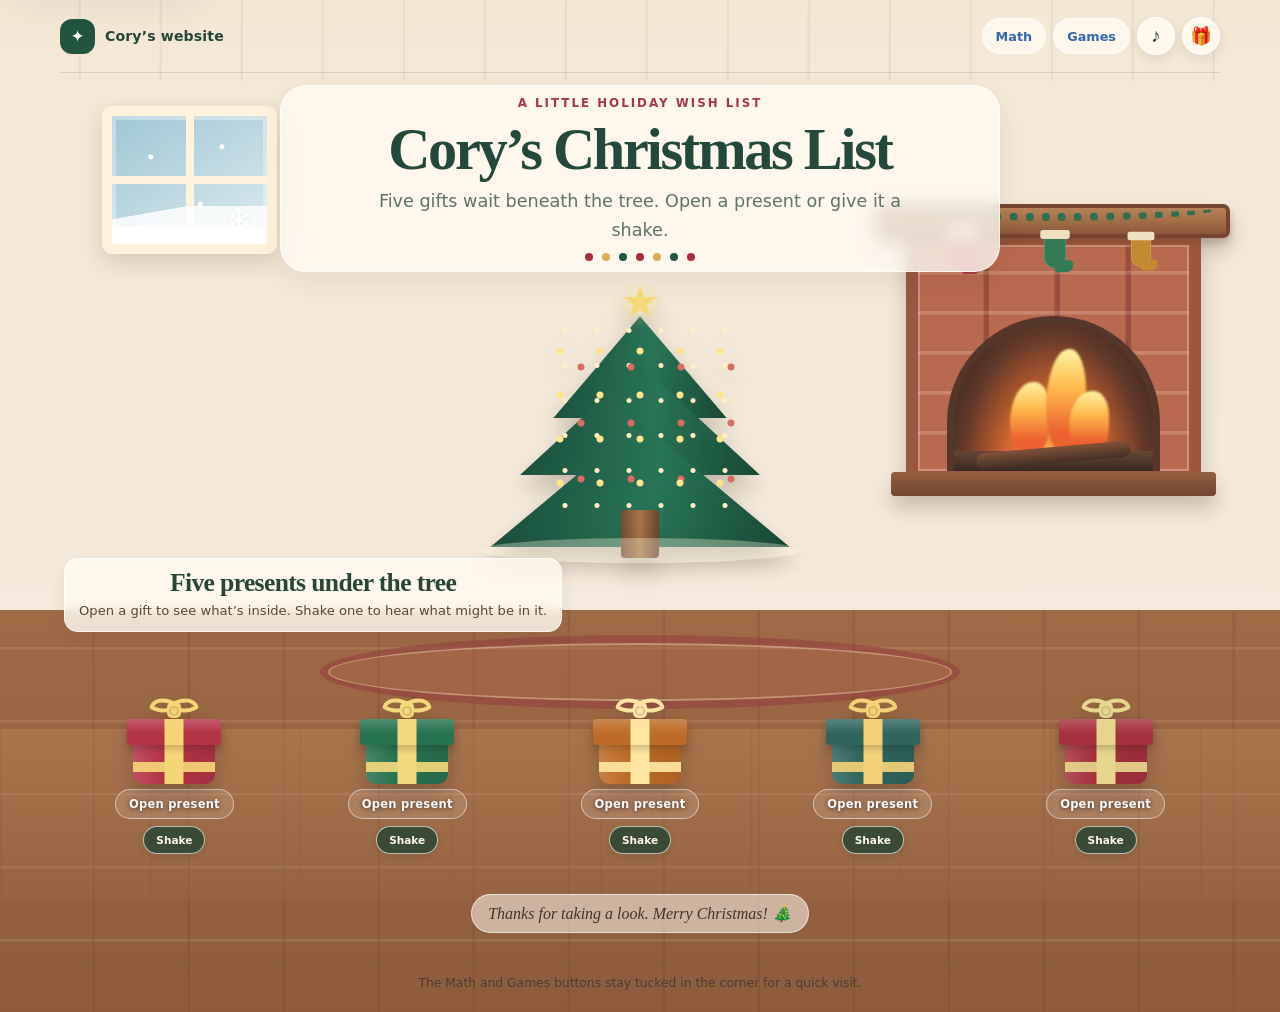
==== index.html @ 66b9027b "Hide obsolete present scroll hint" ====
<!doctype html>
<html lang="en">
<head>
  <meta charset="utf-8">
  <meta name="viewport" content="width=device-width, initial-scale=1, viewport-fit=cover">
  <meta name="theme-color" content="#f7f4ec">
  <meta name="description" content="Cory's Christmas wish list: five favorite gifts, plus three more affordable ideas.">
  <title>Cory's Christmas Wish List</title>
  <style>
    :root {
      color-scheme: light;
      --paper: #f7f4ec;
      --card: #fffdf8;
      --ink: #183a30;
      --muted: #60736b;
      --pine: #1d5742;
      --pine-dark: #123b2d;
      --berry: #a62e3d;
      --blue: #2f6db3;
      --line: #e4e0d4;
      --gold: #d9ae52;
      --shadow: 0 18px 42px rgba(33, 57, 44, .09);
    }
    * { box-sizing: border-box; }
    html { min-width: 320px; scroll-behavior: smooth; background: var(--paper); }
    body {
      margin: 0;
      min-height: 100vh;
      color: var(--ink);
      font-family: ui-rounded, "Avenir Next", Avenir, "Segoe UI", system-ui, sans-serif;
      background:
        radial-gradient(ellipse at 12% 5%, rgba(255,255,255,.95), transparent 34rem),
        radial-gradient(ellipse at 92% 35%, rgba(225,236,221,.5), transparent 35rem),
        var(--paper);
    }
    a { color: inherit; }
    .skip-link {
      position: fixed; z-index: 10; top: -60px; left: 14px; padding: 12px 16px;
      border-radius: 12px; background: #fff; color: #142b22; box-shadow: var(--shadow);
    }
    .skip-link:focus { top: 14px; }
    .shell { width: min(1160px, calc(100% - 40px)); margin: 0 auto; }
    .site-header {
      display: flex; align-items: center; justify-content: space-between; gap: 20px;
      padding: 20px 0; border-bottom: 1px solid rgba(24,58,48,.1);
    }
    .brand { display: flex; align-items: center; gap: 10px; font-size: .88rem; font-weight: 850; letter-spacing: .09em; }
    .brand-mark { display: grid; place-items: center; width: 35px; height: 35px; border-radius: 12px; color: #fff; background: var(--pine); font-size: 1.05rem; }
    .corner-nav { display: flex; align-items: center; gap: 8px; }
    .corner-nav a {
      min-height: 36px; display: inline-flex; align-items: center; justify-content: center;
      padding: 0 13px; border: 1px solid #c6d8ec; border-radius: 999px;
      background: #eef5fc; color: var(--blue); font-size: .8rem; font-weight: 800;
      text-decoration: none; transition: background .16s ease, transform .16s ease;
    }
    .corner-nav a:hover { transform: translateY(-1px); background: #e1eefb; }
    .corner-nav a:focus-visible, .gift-card:focus-visible, .budget-toggle:focus-visible { outline: 3px solid #5384c5; outline-offset: 3px; }
    main { padding: 48px 0 56px; }
    .intro { max-width: 760px; margin: 0 auto 34px; text-align: center; }
    .eyebrow { margin: 0 0 10px; color: var(--berry); font-size: .74rem; font-weight: 900; letter-spacing: .17em; text-transform: uppercase; }
    h1 { margin: 0; color: var(--pine-dark); font-family: Georgia, "Times New Roman", serif; font-size: clamp(2.3rem, 6vw, 4.35rem); line-height: 1.03; letter-spacing: -.04em; }
    .intro-copy { max-width: 590px; margin: 15px auto 0; color: var(--muted); font-size: clamp(.98rem, 2vw, 1.1rem); line-height: 1.65; }
    .lights { display: flex; justify-content: center; gap: 9px; margin: 23px auto 0; }
    .light { width: 8px; height: 8px; border-radius: 50%; animation: twinkle 2.4s ease-in-out infinite alternate; }
    .light:nth-child(3n+1) { background: var(--berry); }
    .light:nth-child(3n+2) { background: var(--gold); animation-delay: .35s; }
    .light:nth-child(3n) { background: var(--pine); animation-delay: .7s; }
    .section-head { display: flex; align-items: end; justify-content: space-between; gap: 18px; margin: 0 0 15px; }
    .section-head h2 { margin: 0; color: var(--pine-dark); font-family: Georgia, "Times New Roman", serif; font-size: clamp(1.45rem, 3vw, 1.9rem); letter-spacing: -.025em; }
    .section-head p { margin: 5px 0 0; color: var(--muted); font-size: .9rem; line-height: 1.5; }
    .gift-grid { display: grid; grid-template-columns: repeat(3, minmax(0, 1fr)); gap: 16px; }
    .gift-card {
      position: relative; display: flex; min-width: 0; flex-direction: column; overflow: hidden;
      border: 1px solid var(--line); border-radius: 20px; background: var(--card);
      box-shadow: 0 8px 24px rgba(33,57,44,.05); text-decoration: none;
      transition: transform .2s ease, box-shadow .2s ease, border-color .2s ease;
      animation: presentReveal .58s cubic-bezier(.2,.8,.2,1) both;
    }
    .gift-card:nth-child(2) { animation-delay: .06s; }
    .gift-card:nth-child(3) { animation-delay: .12s; }
    .gift-card:nth-child(4) { animation-delay: .18s; }
    .gift-card:nth-child(5) { animation-delay: .24s; }
    .gift-card:hover { transform: translateY(-4px); border-color: #cbd7c6; box-shadow: var(--shadow); }
    .product-art {
      position: relative; display: grid; place-items: center; min-height: 205px; overflow: hidden;
      padding: 18px; background: #fff;
    }
    .product-art::before, .product-art::after { position: absolute; color: rgba(29,87,66,.17); font-size: 1rem; content: "✦"; }
    .product-art::before { top: 19px; right: 25px; }
    .product-art::after { bottom: 22px; left: 24px; font-size: .76rem; }
    .product-art img { position: relative; z-index: 1; width: min(100%, 280px); height: 165px; object-fit: contain; }
    .gift-ribbon { position: absolute; z-index: 2; top: 12px; left: 12px; padding: 6px 9px; border-radius: 999px; background: #fffdf8; color: var(--pine); font-size: .66rem; font-weight: 900; letter-spacing: .05em; text-transform: uppercase; }
    .gift-copy { display: flex; flex: 1; flex-direction: column; padding: 17px 18px 18px; }
    .gift-copy h3 { margin: 0; color: var(--pine-dark); font-size: 1.12rem; line-height: 1.28; letter-spacing: -.02em; }
    .gift-copy p { margin: 9px 0 17px; color: var(--muted); font-size: .88rem; line-height: 1.55; }
    .shop-link { display: flex; align-items: center; justify-content: space-between; gap: 10px; margin-top: auto; color: var(--berry); font-size: .79rem; font-weight: 900; }
    .shop-link span:last-child { display: grid; place-items: center; width: 28px; height: 28px; flex: 0 0 28px; border-radius: 50%; background: #f8e9e9; font-size: 1rem; }
    .budget-callout { display: flex; align-items: center; justify-content: space-between; gap: 20px; margin: 42px 0 14px; padding: 21px 23px; border: 1px solid #e8d6ae; border-radius: 20px; background: linear-gradient(110deg,#fff8e8,#fffdf6); }
    .budget-callout h2 { margin: 0; color: var(--pine-dark); font-family: Georgia, "Times New Roman", serif; font-size: clamp(1.35rem,3vw,1.8rem); }
    .budget-callout p { margin: 5px 0 0; color: var(--muted); font-size: .88rem; line-height: 1.5; }
    .budget-toggle { min-height: 46px; display: inline-flex; flex: 0 0 auto; align-items: center; justify-content: center; gap: 9px; padding: 0 17px; border: 0; border-radius: 13px; background: var(--pine); color: #fff; font: inherit; font-size: .85rem; font-weight: 850; cursor: pointer; transition: transform .16s ease, background .16s ease; }
    .budget-toggle:hover { transform: translateY(-1px); background: var(--pine-dark); }
    .budget-section { margin-top: 20px; }
    .budget-section[hidden] { display: none; }
    .budget-section .gift-card { animation-delay: 0s; }
    .thanks { margin: 36px 0 0; color: var(--muted); font-family: Georgia, "Times New Roman", serif; font-size: 1rem; font-style: italic; text-align: center; }
    footer { padding: 18px 0 28px; border-top: 1px solid rgba(24,58,48,.1); color: #718078; font-size: .77rem; text-align: center; }
    @keyframes presentReveal { from { opacity: 0; transform: translateY(14px) scale(.985); } to { opacity: 1; transform: translateY(0) scale(1); } }
    @keyframes twinkle { from { opacity: .45; transform: scale(.82); } to { opacity: 1; transform: scale(1.2); } }
    @media (max-width: 800px) { .gift-grid { grid-template-columns: repeat(2, minmax(0,1fr)); } }
    @media (max-width: 560px) {
      .shell { width: min(100% - 28px, 470px); }
      .site-header { padding: 15px 0; }
      .brand { gap: 8px; font-size: .72rem; }
      .brand-mark { width: 31px; height: 31px; border-radius: 10px; }
      .corner-nav { gap: 6px; }
      .corner-nav a { min-height: 33px; padding: 0 11px; font-size: .75rem; }
      main { padding: 37px 0 42px; }
      .intro { margin-bottom: 29px; }
      .section-head { align-items: start; flex-direction: column; gap: 4px; }
      .gift-grid { grid-template-columns: 1fr; gap: 13px; }
      .gift-card { display: grid; grid-template-columns: minmax(110px, 38%) minmax(0,1fr); min-height: 176px; border-radius: 17px; }
      .product-art { min-height: 100%; padding: 10px; }
      .product-art img { height: 120px; }
      .gift-ribbon { top: 8px; left: 8px; padding: 5px 7px; font-size: .57rem; }
      .gift-copy { padding: 15px 13px 13px; }
      .gift-copy h3 { font-size: 1rem; }
      .gift-copy p { margin: 7px 0 11px; font-size: .79rem; line-height: 1.45; }
      .shop-link { font-size: .72rem; }
      .shop-link span:last-child { width: 25px; height: 25px; flex-basis: 25px; }
      .budget-callout { align-items: stretch; flex-direction: column; gap: 14px; margin-top: 31px; padding: 18px; }
      .budget-toggle { width: 100%; }
      .budget-grid .gift-card { min-height: 165px; }
    }
    @media (max-width: 360px) { .brand > span:last-child { max-width: 98px; line-height: 1.1; } .gift-card { grid-template-columns: 34% minmax(0,1fr); } }
    @media (prefers-reduced-motion: reduce) { *, *::before, *::after { scroll-behavior: auto !important; animation-duration: .01ms !important; animation-iteration-count: 1 !important; transition-duration: .01ms !important; } }
  </style>
<style>
    .brand { letter-spacing: .01em; }
    .gift-card {
      --wrap-main:#ad3143; --wrap-deep:#762031; --wrap-ribbon:#f6d77e;
      position:relative; display:flex; min-width:0; min-height:300px; flex-direction:column; overflow:hidden;
      border:1px solid var(--line); border-radius:20px; background:var(--card);
      box-shadow:0 10px 26px rgba(33,57,44,.08); transition:border-color .2s ease,box-shadow .2s ease; animation:none;
    }
    .gift-card:hover { transform:none; border-color:#cbd7c6; box-shadow:var(--shadow); }
    .main-gifts .gift-card:nth-child(2){--wrap-main:#24734f;--wrap-deep:#12452f;--wrap-ribbon:#f7d77e}
    .main-gifts .gift-card:nth-child(3){--wrap-main:#bd6b28;--wrap-deep:#7b3c1c;--wrap-ribbon:#ffe6a3}
    .main-gifts .gift-card:nth-child(4){--wrap-main:#2e665e;--wrap-deep:#17433e;--wrap-ribbon:#f6d17a}
    .main-gifts .gift-card:nth-child(5){--wrap-main:#a5313c;--wrap-deep:#711f32;--wrap-ribbon:#e4d48c}
    .budget-grid .gift-card:nth-child(1){--wrap-main:#5368b3;--wrap-deep:#303e7b;--wrap-ribbon:#f0c4e6}
    .budget-grid .gift-card:nth-child(2){--wrap-main:#267f99;--wrap-deep:#155267;--wrap-ribbon:#f6d88b}
    .budget-grid .gift-card:nth-child(3){--wrap-main:#80599f;--wrap-deep:#50366d;--wrap-ribbon:#ccebe2}
    .present-trigger {
      position:relative; display:grid; width:100%; min-height:278px; flex:1; place-items:center; overflow:hidden;
      padding:22px; border:0; border-radius:inherit;
      background:radial-gradient(circle at 14% 18%,rgba(255,255,255,.18),transparent 34%),radial-gradient(circle at 86% 78%,rgba(255,255,255,.14),transparent 30%),linear-gradient(145deg,var(--wrap-main),var(--wrap-deep));
      color:#fff; cursor:pointer; font:inherit; text-align:center; transition:min-height .28s ease,border-radius .28s ease;
    }
    .present-trigger::before,.present-trigger::after{position:absolute;color:rgba(255,255,255,.72);content:"✦";font-size:1rem;pointer-events:none}
    .present-trigger::before{top:30%;left:14%}.present-trigger::after{right:13%;bottom:28%;font-size:.75rem}
    .present-trigger:focus-visible{outline:3px solid #235ca0;outline-offset:-5px}
    .present-cover{position:absolute;inset:0;display:flex;flex-direction:column;align-items:center;justify-content:center;gap:12px}
    .present-number{position:absolute;top:15px;left:15px;padding:6px 9px;border:1px solid rgba(255,255,255,.34);border-radius:999px;background:rgba(20,30,34,.18);font-size:.65rem;font-weight:900;letter-spacing:.09em;text-transform:uppercase}
    .gift-box{position:relative;display:block;width:150px;height:145px;margin-top:4px;filter:drop-shadow(0 13px 13px rgba(15,20,28,.22));transition:transform .38s ease}
    .gift-base{position:absolute;top:69px;right:12px;bottom:1px;left:12px;overflow:hidden;border-radius:4px 4px 12px 12px;background:linear-gradient(90deg,rgba(255,255,255,.13),transparent 32%,rgba(0,0,0,.07)),var(--wrap-main)}
    .gift-base::before{position:absolute;top:0;bottom:0;left:50%;width:23px;background:var(--wrap-ribbon);content:"";transform:translateX(-50%)}
    .gift-base::after{position:absolute;right:0;bottom:15px;left:0;height:13px;background:var(--wrap-ribbon);content:"";opacity:.92}
    .gift-lid{position:absolute;z-index:2;top:53px;right:4px;left:4px;height:31px;border-radius:5px;background:linear-gradient(180deg,rgba(255,255,255,.24),transparent 45%),var(--wrap-main);box-shadow:0 4px 8px rgba(20,20,20,.19)}
    .gift-lid::before{position:absolute;top:0;bottom:0;left:50%;width:23px;background:var(--wrap-ribbon);content:"";transform:translateX(-50%)}
    .gift-bow{position:absolute;z-index:3;top:21px;left:50%;display:block;width:16px;height:18px;border-radius:5px;background:var(--wrap-ribbon);transform:translateX(-50%)}
    .gift-bow i{position:absolute;top:-5px;width:27px;height:19px;border:5px solid var(--wrap-ribbon);border-radius:85% 20% 85% 20%}
    .gift-bow i:first-child{right:7px;transform:rotate(24deg)}.gift-bow i:nth-child(2){left:7px;transform:scaleX(-1) rotate(24deg)}
    .gift-bow b{position:absolute;z-index:2;top:5px;left:2px;width:12px;height:12px;border:2px solid rgba(0,0,0,.12);border-radius:50%;background:var(--wrap-ribbon)}
    .present-hint{padding:7px 13px;border:1px solid rgba(255,255,255,.52);border-radius:999px;background:rgba(255,255,255,.13);font-size:.8rem;font-weight:850}
    .present-open-label{display:none;align-items:center;justify-content:center;min-height:46px;color:#fff;font-size:.82rem;font-weight:850}
    .gift-card.is-open .present-trigger{min-height:48px;flex:0 0 48px;place-items:center start;padding:0 16px;border-radius:18px 18px 0 0}
    .gift-card.is-open .present-cover{display:none}.gift-card.is-open .present-open-label{display:flex}
    .gift-content[hidden]{display:none}.gift-content{padding-bottom:4px;animation:giftReveal .45s cubic-bezier(.2,.8,.2,1) both}
    .gift-content .product-art{min-height:205px}.gift-content .product-art img{width:min(100%,280px);height:165px;object-fit:contain}
    .gift-content .gift-copy{padding:17px 18px 2px}.gift-content .gift-copy h3{margin:0;color:var(--pine-dark);font-size:1.12rem;line-height:1.28}
    .gift-content .gift-copy p{margin:9px 0 17px;color:var(--muted);font-size:.88rem;line-height:1.55}
    .gift-content .shop-link{display:flex;align-items:center;justify-content:space-between;gap:10px;margin:0 18px 18px;color:var(--berry);font-size:.79rem;font-weight:900;text-decoration:none}
    .gift-content .shop-link:hover{text-decoration:underline}
    .gift-content .shop-link span:last-child{display:grid;place-items:center;width:28px;height:28px;flex:0 0 28px;border-radius:50%;background:#f8e9e9;font-size:1rem}
    .gift-card.is-opening .gift-box{animation:boxHop .55s ease both}.gift-card.is-opening .gift-lid{animation:lidLift .55s ease both}.gift-card.is-opening .gift-bow{animation:bowPop .55s ease both}
    @keyframes boxHop{35%{transform:translateY(-10px) rotate(-3deg) scale(1.06)}100%{transform:translateY(0) scale(.92)}}
    @keyframes lidLift{45%{transform:translate(-5px,-35px) rotate(-18deg)}100%{transform:translate(-3px,-16px) rotate(-12deg);opacity:.15}}
    @keyframes bowPop{35%{transform:translate(-50%,-24px) rotate(18deg) scale(1.12)}100%{transform:translate(-50%,-48px) rotate(24deg) scale(.65);opacity:0}}
    @keyframes giftReveal{from{opacity:0;transform:translateY(12px) scale(.985)}to{opacity:1;transform:translateY(0) scale(1)}}
    @media(max-width:560px){
      .gift-card{display:flex;min-height:0}.present-trigger{min-height:236px;padding:18px}
      .gift-card.is-open .present-trigger{min-height:46px;flex-basis:46px}
      .gift-content .product-art{min-height:186px}.gift-content .product-art img{height:145px}
      .gift-content .gift-copy{padding:15px 14px 2px}.gift-content .gift-copy h3{font-size:1rem}
      .gift-content .gift-copy p{margin:7px 0 13px;font-size:.82rem}.gift-content .shop-link{margin:0 14px 15px;font-size:.74rem}
    }
    @media(prefers-reduced-motion:reduce){.present-trigger,.gift-box,.gift-lid,.gift-bow,.gift-content{animation-duration:.01ms!important;transition-duration:.01ms!important}}
  </style>
<style>
    body { position:relative; background:#ead7bc; }
    .shell { position:relative; z-index:1; }
    .living-room-art {
      position:fixed; inset:0; z-index:0; overflow:hidden; pointer-events:none;
      background:linear-gradient(180deg,#f3e5d0 0%,#f6ead9 58%,#784b37 58.2%,#d0a06e 59.4%,#b88050 100%);
    }
    .living-room-art::before {
      content:""; position:absolute; inset:auto 0 0; height:34%;
      background:repeating-linear-gradient(90deg,rgba(71,42,27,.16) 0 2px,transparent 2px 150px),linear-gradient(#c59060,#9c6b45);
      opacity:.58;
    }
    .living-room-art::after {
      content:""; position:absolute; top:0; right:0; left:0; height:12%;
      background:repeating-linear-gradient(90deg,transparent 0 78px,rgba(117,82,53,.07) 79px 81px);
    }
    .room-window {
      position:absolute; top:42px; right:31%; width:190px; height:165px; overflow:hidden;
      border:10px solid #fff3dc; border-radius:10px; background:
        radial-gradient(circle at 25% 32%,#fff 0 2px,transparent 3px),
        radial-gradient(circle at 71% 24%,#fff 0 2px,transparent 3px),
        radial-gradient(circle at 57% 69%,#fff 0 2px,transparent 3px),
        linear-gradient(145deg,#9ec7d5,#dcebf0);
      box-shadow:0 9px 22px rgba(70,48,32,.17),inset 0 0 0 4px rgba(255,255,255,.34);
    }
    .room-window::before,.room-window::after {content:"";position:absolute;background:#fff3dc}
    .room-window::before {top:0;bottom:0;left:50%;width:8px;transform:translateX(-50%)}
    .room-window::after {right:0;left:0;top:50%;height:8px;transform:translateY(-50%)}
    .room-window span {position:absolute;right:15px;bottom:5px;color:#fff;font-size:2rem;text-shadow:0 2px 7px #6c8e9d;animation:snowDrift 5s ease-in-out infinite alternate}
    .room-window i {position:absolute;right:0;bottom:0;left:0;height:38px;background:linear-gradient(170deg,transparent 20%,#fff 21% 100%);opacity:.85}
    .room-window b {position:absolute;right:0;bottom:0;left:0;height:17px;background:#fff}
    .christmas-tree {position:absolute;left:5%;bottom:22px;width:190px;height:365px;filter:drop-shadow(0 11px 9px rgba(52,35,21,.22))}
    .tree-star {position:absolute;z-index:3;top:0;left:50%;color:#f9d879;font-size:2.5rem;text-shadow:0 0 18px #fff0a7;transform:translateX(-50%)}
    .tree-layer {position:absolute;left:50%;width:100%;height:46%;background:linear-gradient(100deg,#174a38,#287456 55%,#174834);clip-path:polygon(50% 0,100% 100%,0 100%);transform:translateX(-50%)}
    .tree-layer-one {top:48px;width:57%;height:39%}
    .tree-layer-two {top:102px;width:79%;height:43%}
    .tree-layer-three {top:166px;width:100%;height:48%}
    .tree-lights {position:absolute;z-index:2;top:54px;right:24px;bottom:57px;left:24px;background-image:radial-gradient(circle,#ffe58a 0 3px,transparent 4px),radial-gradient(circle,#d86e61 0 3px,transparent 4px),radial-gradient(circle,#fff0be 0 2px,transparent 3px);background-size:37px 43px,48px 58px,29px 35px;background-position:2px 4px,18px 14px,11px 23px;animation:treeTwinkle 2.4s ease-in-out infinite alternate}
    .tree-trunk {position:absolute;bottom:0;left:50%;width:36px;height:57px;border-radius:4px;background:linear-gradient(90deg,#734a30,#a87546,#6a432c);transform:translateX(-50%)}
    .fireplace-scene {position:absolute;right:5%;bottom:72px;width:325px;height:292px;filter:drop-shadow(0 12px 10px rgba(60,35,23,.23))}
    .fireplace-mantel {position:absolute;z-index:4;top:0;right:-14px;left:-14px;height:34px;border:4px solid #77452e;border-radius:7px;background:linear-gradient(#b78355,#8b5938);box-shadow:0 5px 7px rgba(64,39,25,.2)}
    .garland {position:absolute;top:-13px;right:8px;left:8px;height:26px;border-bottom:8px dotted #326e4e;border-radius:50%}
    .stocking {position:absolute;top:25px;width:24px;height:37px;border-radius:6px 6px 13px 13px;background:var(--sock);box-shadow:inset 0 0 0 1px rgba(255,255,255,.18)}
    .stocking::before {content:"";position:absolute;top:-5px;left:-4px;width:32px;height:10px;border-radius:3px;background:#f1e0c0}
    .stocking::after {content:"";position:absolute;right:-8px;bottom:-4px;width:20px;height:13px;border-radius:3px 5px 9px 3px;background:var(--sock)}
    .sock-red {--sock:#ac3546;left:20%}.sock-green {--sock:#317b55;left:47%;transform:scale(.92)}.sock-gold {--sock:#c28a31;left:72%;transform:scale(.84)}
    .fireplace-brick {position:absolute;top:29px;right:15px;bottom:13px;left:15px;border:12px solid #9b5740;border-radius:5px;background:repeating-linear-gradient(0deg,transparent 0 36px,rgba(255,231,205,.22) 37px 40px),repeating-linear-gradient(90deg,#b86a4e 0 65px,#994f3d 66px 71px);box-shadow:inset 0 0 0 2px rgba(255,239,215,.3)}
    .fireplace-opening {position:absolute;right:29px;bottom:0;left:29px;height:155px;overflow:hidden;border:7px solid #553729;border-bottom:0;border-radius:110px 110px 0 0;background:radial-gradient(ellipse at 50% 100%,#ffcc67 0,#e97032 28%,#633928 65%,#241e1b 100%)}
    .fireplace-opening::before {content:"";position:absolute;right:0;bottom:0;left:0;height:20px;background:linear-gradient(#674632,#382a22)}
    .flame {position:absolute;bottom:17px;width:40px;height:82px;border-radius:60% 40% 45% 45%;background:linear-gradient(#fff2a3 0%,#ffba4b 37%,#ec6130 80%);filter:blur(1px);transform-origin:50% 100%;animation:flameDance .72s ease-in-out infinite alternate}
    .flame-one {left:28%;height:72px}.flame-two {left:46%;height:105px;animation-delay:-.35s}.flame-three {right:22%;height:63px;animation-delay:-.18s}
    .fire-log {position:absolute;right:22px;bottom:8px;left:22px;height:16px;border-radius:12px;background:linear-gradient(#805339,#472e23);transform:rotate(-5deg)}
    .fireplace-hearth {position:absolute;right:0;bottom:0;left:0;height:24px;border-radius:4px;background:linear-gradient(#946040,#70452e)}
    .room-rug {position:absolute;bottom:52px;left:23%;width:48%;height:62px;border:8px solid rgba(133,50,57,.42);border-radius:50%;background:rgba(169,97,71,.33);box-shadow:inset 0 0 0 2px rgba(255,235,203,.35)}
    .room-main {position:relative;isolation:isolate;min-height:72vh;padding-top:clamp(28px,5vw,58px);padding-bottom:52px;background:transparent}
    .room-main > :not(.living-room-art) {position:relative;z-index:1}
    .intro {max-width:650px;margin:0 auto 24px;padding:20px 28px;border:1px solid rgba(255,255,255,.62);border-radius:26px;background:rgba(255,251,240,.77);backdrop-filter:blur(8px);box-shadow:0 12px 32px rgba(59,41,26,.1)}
    .intro .eyebrow {color:#a73743}
    .intro h1 {color:#23493b}
    .intro-copy {max-width:540px}
    .lights {margin-top:15px}
    .wishlist-section {max-width:1160px;margin:0 auto;padding:4px 0 20px}
    .wishlist-section .section-head,.budget-section .section-head {margin:0 0 8px;padding:0 3px}
    .wishlist-section .section-head h2,.budget-section .section-head h2 {color:#234437}
    .wishlist-section .section-head p,.budget-section .section-head p {margin-top:4px;color:#55463a}
    .present-track {display:flex;flex-wrap:nowrap;align-items:flex-start;gap:12px;overflow-x:auto;overscroll-behavior-inline:contain;scroll-snap-type:x mandatory;scrollbar-width:none;padding:12px 4px 18px}
    .present-track::-webkit-scrollbar {display:none}
    .main-line .present-card {flex:0 0 calc((100% - 48px)/5);min-width:0}
    .small-line .present-card {flex:0 0 calc((100% - 24px)/3);min-width:0}
    .present-card {--box:#b43346;--box-deep:#762032;--ribbon:#f6d578;position:relative;min-width:0;overflow:hidden;scroll-snap-align:center;border:0;border-radius:20px;background:transparent;text-align:center}
    .main-line .present-card:nth-child(2){--box:#26734f;--box-deep:#16452f;--ribbon:#f5d77e}
    .main-line .present-card:nth-child(3){--box:#bd6b28;--box-deep:#7b3c1c;--ribbon:#ffe5a1}
    .main-line .present-card:nth-child(4){--box:#2e665e;--box-deep:#17433e;--ribbon:#f4d179}
    .main-line .present-card:nth-child(5){--box:#a5313c;--box-deep:#711f32;--ribbon:#e7d58f}
    .small-line .present-card:nth-child(1){--box:#586bbb;--box-deep:#303e7b;--ribbon:#ecc2e3}
    .small-line .present-card:nth-child(2){--box:#287f98;--box-deep:#155267;--ribbon:#f3d581}
    .small-line .present-card:nth-child(3){--box:#80599f;--box-deep:#50366d;--ribbon:#ccebe2}
    .present-controls {display:flex;min-height:228px;flex-direction:column;align-items:center;justify-content:flex-start;gap:2px}
    .present-open {position:relative;display:flex;width:100%;min-height:194px;flex-direction:column;align-items:center;justify-content:flex-end;gap:5px;padding:26px 6px 9px;border:0;border-radius:16px;background:transparent;color:#fff;cursor:pointer;font:inherit;text-shadow:0 1px 3px rgba(32,23,21,.35);transition:transform .18s ease}
    .present-open:hover {transform:translateY(-3px)}
    .present-open:focus-visible,.shake-gift:focus-visible {outline:3px solid #235ca0;outline-offset:2px}
    .present-number {position:absolute;top:8px;left:50%;width:max-content;max-width:96%;padding:5px 8px;border:1px solid rgba(255,255,255,.42);border-radius:999px;background:rgba(33,30,34,.22);font-size:.57rem;font-weight:900;letter-spacing:.07em;text-transform:uppercase;transform:translateX(-50%)}
    .gift-box {position:relative;display:block;width:116px;height:119px;filter:drop-shadow(0 11px 9px rgba(38,29,23,.22));transition:transform .25s ease}
    .gift-base {position:absolute;top:57px;right:9px;bottom:0;left:9px;overflow:hidden;border-radius:3px 3px 10px 10px;background:linear-gradient(90deg,rgba(255,255,255,.14),transparent 36%,rgba(0,0,0,.09)),var(--box)}
    .gift-base::before {position:absolute;top:0;bottom:0;left:50%;width:19px;background:var(--ribbon);content:"";transform:translateX(-50%)}
    .gift-base::after {position:absolute;right:0;bottom:12px;left:0;height:10px;background:var(--ribbon);content:""}
    .gift-lid {position:absolute;z-index:2;top:43px;right:3px;left:3px;height:26px;border-radius:4px;background:linear-gradient(180deg,rgba(255,255,255,.2),transparent 55%),var(--box);box-shadow:0 4px 6px rgba(27,23,20,.2)}
    .gift-lid::before {position:absolute;top:0;bottom:0;left:50%;width:19px;background:var(--ribbon);content:"";transform:translateX(-50%)}
    .gift-bow {position:absolute;z-index:3;top:16px;left:50%;width:14px;height:16px;border-radius:5px;background:var(--ribbon);transform:translateX(-50%)}
    .gift-bow i {position:absolute;top:-5px;width:24px;height:17px;border:4px solid var(--ribbon);border-radius:85% 20% 85% 20%}
    .gift-bow i:first-child {right:6px;transform:rotate(24deg)}.gift-bow i:nth-child(2){left:6px;transform:scaleX(-1) rotate(24deg)}
    .gift-bow b {position:absolute;z-index:2;top:4px;left:2px;width:10px;height:10px;border-radius:50%;background:var(--ribbon)}
    .present-hint {font-size:.7rem;font-weight:900;letter-spacing:.02em}
    .shake-gift {display:inline-flex;min-height:29px;align-items:center;gap:5px;padding:4px 10px;border:1px solid rgba(255,255,255,.44);border-radius:999px;background:rgba(41,57,46,.72);color:#fff8e8;cursor:pointer;font:inherit;font-size:.65rem;font-weight:850;box-shadow:0 2px 6px rgba(37,27,21,.12)}
    .shake-gift:hover {background:#274a37}
    .present-card.is-shaking .gift-box {animation:giftRattle .64s ease-in-out}
    .present-card.is-opening .gift-box {animation:giftOpen .62s cubic-bezier(.2,.75,.18,1) both}
    .present-card.is-opening .gift-lid {animation:giftLidFly .6s ease both}
    .present-card.is-opening .gift-bow {animation:giftBowFly .52s ease both}
    @keyframes giftRattle {0%,100%{transform:rotate(0)}12%{transform:rotate(-9deg) translateX(-3px)}25%{transform:rotate(8deg) translateX(3px)}38%{transform:rotate(-7deg) translateX(-3px)}52%{transform:rotate(6deg) translateX(2px)}66%{transform:rotate(-4deg)}80%{transform:rotate(3deg)}}
    @keyframes giftOpen {0%{transform:scale(1)}32%{transform:translateY(-10px) rotate(-4deg) scale(1.08)}65%{transform:translateY(2px) scale(.98)}100%{transform:scale(.92);opacity:.25}}
    @keyframes giftLidFly {35%{transform:translate(-5px,-27px) rotate(-18deg)}100%{transform:translate(-5px,-48px) rotate(-24deg);opacity:0}}
    @keyframes giftBowFly {35%{transform:translate(-50%,-22px) rotate(20deg)}100%{transform:translate(-50%,-55px) rotate(40deg) scale(.6);opacity:0}}
    @keyframes giftReveal {from{opacity:0;transform:translateY(12px) scale(.985)}to{opacity:1;transform:none}}
    @keyframes snowDrift {from{transform:translateY(-5px) rotate(-8deg)}to{transform:translateY(7px) rotate(10deg)}}
    @keyframes treeTwinkle {from{opacity:.65}to{opacity:1}}
    @keyframes flameDance {from{transform:scaleY(.83) rotate(-4deg);filter:blur(1px)}to{transform:scaleY(1.08) rotate(5deg);filter:blur(2px)}}
    .present-card.is-open {flex:0 0 min(310px,78vw);border:1px solid rgba(255,255,255,.72);border-radius:18px;background:rgba(255,251,242,.94);box-shadow:0 12px 26px rgba(57,37,23,.16);text-align:left}
    .present-card.is-open .present-controls {display:none}
    .gift-content[hidden] {display:none}
    .gift-content {padding-bottom:4px;animation:giftReveal .46s cubic-bezier(.2,.8,.2,1) both}
    .gift-content .product-art {min-height:160px;padding:16px 14px 8px;background:rgba(255,255,255,.88)}
    .gift-content .product-art img {width:min(100%,240px);height:125px;object-fit:contain}
    .gift-content .gift-copy {padding:13px 15px 2px}
    .gift-content .gift-copy h3 {margin:0;color:#204438;font-size:1rem;line-height:1.3}
    .gift-content .gift-copy p {margin:7px 0 12px;color:#564b40;font-size:.78rem;line-height:1.48}
    .gift-content .shop-link {display:flex;align-items:center;justify-content:space-between;gap:9px;margin:0 15px 14px;color:#a22f40;font-size:.72rem;font-weight:900;text-decoration:none}
    .gift-content .shop-link:hover {text-decoration:underline}
    .gift-content .shop-link span:last-child {display:grid;place-items:center;width:25px;height:25px;flex:0 0 25px;border-radius:50%;background:#f8e9e9}
    .scroll-hint {display:none;margin:0 4px;color:#5b4a3d;font-size:.72rem}
    .budget-callout {background:rgba(255,248,232,.88);backdrop-filter:blur(6px)}
    .budget-toggle {background:#275740}
    .budget-section {position:relative;max-width:1160px;margin:12px auto 20px;padding:10px 14px 4px;border:1px solid rgba(255,255,255,.7);border-radius:22px;background:rgba(246,235,215,.79);backdrop-filter:blur(7px)}
    .budget-section[hidden]{display:none}
    .thanks {color:#4c3b30}
    .room-main > *:not(.living-room-art) {position:relative;z-index:1}
    @media(max-width:760px){
      .living-room-art{background:linear-gradient(180deg,#f3e5d0 0%,#f6ead9 56%,#784b37 56.2%,#d0a06e 57.4%,#b88050 100%)}
      .room-window{top:84px;right:5%;width:108px;height:98px;border-width:7px}
      .christmas-tree{left:-24px;bottom:13px;width:118px;height:235px;opacity:.92}
      .tree-star{font-size:1.7rem}.tree-layer-one{top:34px}.tree-layer-two{top:73px}.tree-layer-three{top:116px}
      .tree-trunk{height:37px;width:25px}.tree-lights{top:39px;right:15px;bottom:38px;left:15px;background-size:28px 35px,35px 42px,22px 28px}
      .fireplace-scene{right:-35px;bottom:46px;width:190px;height:183px;opacity:.94}
      .fireplace-mantel{height:25px}.stocking{top:20px;width:16px;height:27px}.stocking::before{width:23px;height:8px;left:-4px}.stocking::after{right:-6px;width:13px;height:9px}
      .fireplace-brick{top:22px;right:9px;bottom:9px;left:9px;border-width:8px}
      .fireplace-opening{right:19px;left:19px;height:95px}.flame{width:26px;height:54px}.flame-two{height:66px}
      .fireplace-hearth{height:16px}.room-rug{bottom:35px;left:10%;width:78%;height:45px;border-width:5px}
      .room-main{padding-top:24px;padding-bottom:38px}
      .intro{width:min(100% - 16px,520px);padding:20px 17px;border-radius:21px;margin-bottom:18px}
      .intro h1{font-size:clamp(2.1rem,9vw,3.15rem)}
      .intro-copy{font-size:.94rem}
      .wishlist-section{width:100%;padding-bottom:14px}
      .wishlist-section .section-head{padding:0 15px}
      .present-track{gap:10px;padding:10px 14px 16px}
      .main-line .present-card,.small-line .present-card{flex:0 0 152px;min-width:152px}
      .present-controls{min-height:207px}
      .present-open{min-height:176px}
      .gift-box{width:108px;height:111px}
      .gift-base{top:53px}
      .gift-lid{top:40px}
      .present-card.is-open{flex-basis:min(295px,82vw);min-width:min(295px,82vw)}
      .scroll-hint{display:block}
      .budget-section{width:calc(100% - 22px);padding:13px 0 10px}
      .budget-section .section-head{padding:0 14px}
    }
    @media(prefers-reduced-motion:reduce){.living-room-art *, .present-card *, .present-card::before,.present-card::after{animation-duration:.01ms!important;transition-duration:.01ms!important;scroll-behavior:auto!important}}
  </style>
<style>
    .room-main .intro { max-width:760px; }
    .room-main .intro h1 { font-size:clamp(2.25rem,4.8vw,3.65rem); white-space:nowrap; }
    .room-main .wishlist-section .section-head,
    .room-main .budget-section .section-head {
      display:inline-flex; max-width:calc(100% - 8px); margin:0 0 9px 4px; padding:9px 14px 10px;
      border:1px solid rgba(255,255,255,.72); border-radius:14px; background:rgba(255,251,240,.82);
      box-shadow:0 6px 18px rgba(59,41,26,.08); backdrop-filter:blur(5px);
    }
    @media(max-width:760px) {
      .room-main .intro h1 { font-size:clamp(2.05rem,8vw,3rem); white-space:normal; }
      .room-main .intro { max-width:560px; }
    }
  </style>

  <style>
    :root { --room-wall:#f4e8d5; --room-wood:#a9784d; --room-dark:#633f2d; }
    html, body { min-height:100%; }
    body { position:relative; overflow-x:hidden; background-color:#a9784d; background-image:linear-gradient(to bottom,#f4e8d5 0,#f5eadb 610px,transparent 610px),repeating-linear-gradient(90deg,transparent 0 92px,rgba(75,45,28,.14) 93px 95px),repeating-linear-gradient(0deg,transparent 0 70px,rgba(255,230,190,.12) 71px 73px),linear-gradient(180deg,#b98252,#8e5c3d); background-repeat:no-repeat; }
    body > .living-room-art:first-of-type { display:none; }
    body > .living-room-art:nth-of-type(2) { position:absolute; inset:0 0 auto; z-index:0; height:900px; overflow:hidden; background:transparent; }
    .living-room-art::before { height:19%; background:repeating-linear-gradient(90deg,rgba(71,42,27,.12) 0 2px,transparent 2px 150px),linear-gradient(#c59060,#9c6b45); opacity:.35; }
    .living-room-art::after { height:9%; }
    .living-room-art .christmas-tree { display:none; }
    .room-window { top:106px; left:8%; right:auto; width:175px; height:148px; }
    .fireplace-scene { top:204px; right:5%; bottom:auto; }
    .room-rug { top:635px; bottom:auto; left:25%; width:50%; height:74px; }
    .shell { position:relative; z-index:1; }
    .site-header { padding:17px 0; border-bottom-color:rgba(92,62,39,.16); }
    .brand { color:#244537; }
    .brand-mark { background:#22543f; }
    .corner-nav { gap:7px; }
    .corner-nav a { min-height:36px; border-color:rgba(255,255,255,.72); background:rgba(255,251,242,.78); color:#3169a8; backdrop-filter:blur(6px); }
    .gift-switch { display:grid; width:38px; height:38px; place-items:center; border:1px solid rgba(255,255,255,.78); border-radius:50%; background:rgba(255,251,242,.86); color:#244537; cursor:pointer; font-size:1.1rem; box-shadow:0 4px 12px rgba(70,47,29,.11); transition:transform .18s ease,background .18s ease; }
    .gift-switch:hover { transform:translateY(-2px) rotate(-6deg); background:#fff; }
    .gift-switch:focus-visible { outline:3px solid #5384c5; outline-offset:3px; }
    .music-toggle { display:grid; width:38px; height:38px; place-items:center; border:1px solid rgba(255,255,255,.78); border-radius:50%; background:rgba(255,251,242,.86); color:#244537; cursor:pointer; font-size:1.2rem; font-weight:900; box-shadow:0 4px 12px rgba(70,47,29,.11); transition:transform .18s ease,background .18s ease; }
    .music-toggle:hover { transform:translateY(-2px); background:#fff; }
    .music-toggle[aria-pressed="true"] { background:#e8f1df; color:#1c5d3b; }
    .music-toggle:focus-visible { outline:3px solid #5384c5; outline-offset:3px; }
    .room-main { min-height:0; padding-top:12px; padding-bottom:18px; }
    .room-main .intro { max-width:720px; margin-bottom:2px; padding:10px 20px; border-color:rgba(255,255,255,.72); background:rgba(255,251,242,.8); box-shadow:0 10px 28px rgba(59,41,26,.08); }
    .room-main .intro h1 { white-space:normal; }
    .intro-copy { margin-top:7px; }
    .lights { margin-top:8px; }
    .tree-stage { position:relative; height:clamp(248px,26vw,284px); margin:0 auto 0; overflow:visible; }
    .tree-stage .christmas-tree { position:absolute; left:50%; bottom:0; display:block; width:clamp(250px,26vw,300px); height:100%; transform:translateX(-50%); filter:drop-shadow(0 13px 11px rgba(52,35,21,.24)); }
    .tree-stage .tree-star { top:1px; font-size:clamp(2.1rem,4vw,2.8rem); }
    .tree-stage .tree-layer-one { top:42px; width:58%; height:36%; }
    .tree-stage .tree-layer-two { top:90px; width:80%; height:39%; }
    .tree-stage .tree-layer-three { top:148px; width:100%; height:44%; }
    .tree-stage .tree-lights { top:51px; right:16%; bottom:44px; left:16%; background-size:40px 44px,50px 56px,32px 35px; }
    .tree-stage .tree-trunk { width:38px; height:48px; }
    .tree-stage::after { position:absolute; right:calc(50% - 160px); bottom:-5px; left:calc(50% - 160px); height:25px; border-radius:50%; background:rgba(255,248,224,.32); box-shadow:0 8px 20px rgba(84,52,31,.12); content:""; }
    .wishlist-section { width:min(1160px,100%); margin:0 auto; padding:0 0 7px; }
    .wishlist-section .section-head { display:flex; justify-content:center; margin:0 0 2px; padding:0 10px; border:0; background:transparent; box-shadow:none; text-align:center; }
    .wishlist-section .section-head h2 { color:#284638; font-size:clamp(1.25rem,2.5vw,1.6rem); }
    .wishlist-section .section-head p { margin-top:3px; color:#574737; font-size:.82rem; }
    .present-track { gap:10px; margin:-2px 0 0; padding:28px 4px 7px; overflow-x:auto; }
    .present-track[hidden] { display:none; }
    .main-line .present-card { flex:0 0 calc((100% - 40px)/5); }
    .small-line .present-card { flex:0 0 calc((100% - 20px)/3); }
    .present-card { overflow:visible; border-radius:12px; }
    .present-controls { min-height:154px; gap:3px; }
    .present-open { min-height:123px; padding:15px 4px 4px; }
    .gift-box { width:100px; height:98px; }
    .gift-base { top:46px; }
    .gift-lid { top:33px; }
    .present-hint { font-size:.72rem; text-shadow:0 1px 4px rgba(34,22,14,.7); }
    .shake-gift { min-height:28px; padding:3px 12px; border-color:rgba(255,255,255,.65); background:rgba(40,69,51,.84); font-size:.66rem; }
    .present-card.is-opening .present-open::after { position:absolute; inset:4px; border-radius:18px; background:radial-gradient(circle at 50% 52%,rgba(255,248,206,.9),rgba(255,230,160,.34) 27%,transparent 67%); content:""; pointer-events:none; animation:giftSparkle .7s ease-out both; }
    .present-card.is-opening .gift-box { animation:giftOpen .78s cubic-bezier(.2,.75,.18,1) both; }
    .present-card.is-opening .gift-base { animation:wrapFade .66s .08s ease-out both; }
    .present-card.is-opening .gift-lid { animation:giftLidFly .72s cubic-bezier(.18,.7,.2,1) both; }
    .present-card.is-opening .gift-bow { animation:giftBowFly .6s .03s cubic-bezier(.18,.7,.2,1) both; }
    .present-card.is-open { flex:0 0 min(300px,78vw); border:1px solid rgba(255,255,255,.85); background:rgba(255,251,242,.96); box-shadow:0 15px 32px rgba(57,37,23,.18); transition:flex-basis .48s cubic-bezier(.2,.78,.2,1),box-shadow .3s ease; }
    .present-card.is-open .present-controls { display:none; }
    .gift-content { padding-bottom:4px; animation:giftReveal .56s .08s cubic-bezier(.2,.8,.2,1) both; }
    .gift-content .product-art img { animation:productPop .62s .13s cubic-bezier(.2,.8,.2,1) both; }
    .budget-callout { display:none; }
    .budget-section { position:static; width:100%; max-width:none; margin:0; padding:0; border:0; border-radius:0; background:transparent; backdrop-filter:none; }
    .budget-section[hidden] { display:none; }
    .budget-section .section-head { position:absolute!important; width:1px!important; height:1px!important; overflow:hidden!important; clip:rect(0,0,0,0)!important; white-space:nowrap!important; }
    .budget-section .present-track { margin-top:-2px; }
    .scroll-hint { color:#5b4a3d; font-size:.7rem; text-align:center; }
    .thanks { max-width:max-content; margin:26px auto 10px; padding:9px 16px; border:1px solid rgba(255,255,255,.58); border-radius:999px; background:rgba(255,250,239,.55); color:#433525; }
    footer { padding:14px 10px 22px; border-top-color:rgba(92,62,39,.18); color:#4d3b2e; }
    @keyframes giftSparkle { 0% { opacity:0; transform:scale(.72); } 35% { opacity:1; } 100% { opacity:0; transform:scale(1.18); } }
    @keyframes giftOpen { 0% { transform:scale(1) rotate(0); filter:drop-shadow(0 11px 9px rgba(38,29,23,.22)); } 22% { transform:translateY(-17px) rotate(-5deg) scale(1.12); } 43% { transform:translateY(2px) rotate(3deg) scale(.99); } 61% { transform:translateY(-6px) rotate(-2deg) scale(1.04); } 100% { transform:translateY(30px) scale(.76); opacity:0; filter:blur(4px) drop-shadow(0 0 14px rgba(255,223,139,.8)); } }
    @keyframes wrapFade { 0%,45% { opacity:1; } 100% { opacity:0; transform:scale(.86); } }
    @keyframes giftLidFly { 0% { transform:translate(0,0) rotate(0); } 30% { transform:translate(-4px,-33px) rotate(-18deg); } 68% { transform:translate(-9px,-54px) rotate(-31deg); opacity:1; } 100% { transform:translate(-12px,-66px) rotate(-37deg) scale(.8); opacity:0; } }
    @keyframes giftBowFly { 0% { transform:translateX(-50%) scale(1); } 33% { transform:translate(-50%,-28px) rotate(22deg) scale(1.2); } 100% { transform:translate(-50%,-70px) rotate(46deg) scale(.45); opacity:0; } }
    @keyframes productPop { from { opacity:0; transform:translateY(14px) scale(.84); } to { opacity:1; transform:translateY(0) scale(1); } }
    .present-track.set-arrive { animation:giftSetArrive .4s cubic-bezier(.2,.8,.2,1) both; }
    @keyframes giftSetArrive { from { opacity:0; transform:translateY(10px); } to { opacity:1; transform:translateY(0); } }
    @media(max-width:760px) {
      .room-window { top:84px; left:4%; right:auto; width:90px; height:82px; border-width:6px; opacity:.72; }
      .fireplace-scene { top:335px; right:-40px; width:178px; height:162px; opacity:.83; }
      .fireplace-mantel { height:25px; }.stocking { top:18px; width:16px; height:27px; }
      .stocking::before { width:23px; height:8px; left:-4px; }.stocking::after { right:-6px; width:13px; height:9px; }
      .fireplace-brick { top:22px; right:9px; bottom:9px; left:9px; border-width:8px; }
      .fireplace-opening { right:19px; left:19px; height:78px; }.flame { width:24px; height:48px; }.flame-two { height:59px; }
      .fireplace-hearth { height:15px; }.room-rug { top:615px; left:7%; width:86%; height:55px; border-width:5px; }
      .site-header { padding:13px 0; }.corner-nav { gap:5px; }
      .corner-nav a { min-height:33px; padding:0 9px; font-size:.72rem; }
      .gift-switch { width:35px; height:35px; font-size:1rem; }
      .music-toggle { width:35px; height:35px; }
      .room-main { padding-top:12px; padding-bottom:14px; }
      .room-main .intro { width:min(100% - 8px,520px); margin-bottom:0; padding:10px 12px; border-radius:18px; }
      .room-main .intro h1 { font-size:clamp(2rem,8vw,2.8rem); }
      .intro-copy { margin-top:7px; font-size:.84rem; line-height:1.4; }
      .lights { margin-top:7px; }
      .tree-stage { height:clamp(228px,66vw,260px); margin-top:0; }
      .tree-stage .christmas-tree { width:clamp(228px,66vw,260px); }
      .tree-stage .tree-star { font-size:2rem; }
      .tree-stage .tree-layer-one { top:32px; }.tree-stage .tree-layer-two { top:72px; }.tree-stage .tree-layer-three { top:120px; }
      .tree-stage .tree-lights { top:40px; right:15%; bottom:38px; left:15%; background-size:32px 37px,40px 46px,25px 29px; }
      .tree-stage .tree-trunk { width:31px; height:40px; }
      .tree-stage::after { right:calc(50% - 150px); left:calc(50% - 150px); height:20px; }
      .wishlist-section { padding-bottom:6px; }
      .wishlist-section .section-head { padding:0 12px; }
      .wishlist-section .section-head h2 { font-size:1.18rem; }
      .wishlist-section .section-head p { font-size:.75rem; }
      .present-track { gap:8px; padding:27px 13px 6px; scroll-padding-inline:13px; }
      .main-line .present-card,.small-line .present-card { flex:0 0 132px; min-width:132px; }
      .present-controls { min-height:163px; }
      .present-open { min-height:132px; }
      .gift-box { width:100px; height:103px; }
      .gift-base { top:49px; }.gift-lid { top:36px; }
      .present-hint { font-size:.66rem; }
      .shake-gift { min-height:27px; font-size:.62rem; }
      .present-card.is-open { flex-basis:min(292px,82vw); min-width:min(292px,82vw); }
      .scroll-hint { display:block; margin:2px 0 0; }
      .thanks { margin-top:19px; font-size:.9rem; }
      footer { font-size:.72rem; }
    }
    @media(max-width:360px) { .brand>span:last-child { max-width:none; }.main-line .present-card,.small-line .present-card { flex-basis:124px; min-width:124px; } }
    @media(prefers-reduced-motion:reduce) { .tree-stage *, .present-card *, .present-card::before, .present-card::after { animation-duration:.01ms!important; animation-iteration-count:1!important; transition-duration:.01ms!important; scroll-behavior:auto!important; } }
    .present-track.main-line,.present-track.small-line { display:grid; align-items:start; overflow:visible; overscroll-behavior:initial; scroll-snap-type:none; }
    .present-track.main-line { grid-template-columns:repeat(5,minmax(0,1fr)); gap:clamp(3px,1vw,12px); }
    .present-track.small-line { grid-template-columns:repeat(3,minmax(0,1fr)); gap:clamp(5px,1.2vw,14px); }
    .present-track .present-card,.present-track .present-card.is-open { width:100%; min-width:0; max-width:100%; flex:none; scroll-snap-align:none; }
    .present-track .present-card.is-open { border:0; border-radius:12px; background:transparent; box-shadow:none; text-align:center; transition:none; }
    .wishlist-section .scroll-hint { display:none!important; }
    .opened-summary { display:flex; min-height:154px; flex-direction:column; align-items:center; justify-content:center; gap:7px; padding:7px 2px; }
    .opened-summary img { width:min(76px,78%); height:78px; object-fit:contain; border-radius:9px; background:rgba(255,255,255,.9); }
    .opened-summary button { min-height:28px; padding:4px 10px; border:1px solid rgba(255,255,255,.68); border-radius:999px; background:rgba(40,69,51,.86); color:#fff8e8; cursor:pointer; font:inherit; font-size:.68rem; font-weight:850; }
    .opened-summary button:hover { background:#274a37; }
    .opened-summary button:focus-visible,.gift-dialog-close:focus-visible { outline:3px solid #5384c5; outline-offset:2px; }
    .gift-dialog { position:fixed; width:min(410px,calc(100vw - 28px)); max-width:none; max-height:min(86vh,760px); margin:auto; padding:42px 0 0; overflow:auto; border:1px solid rgba(255,255,255,.9); border-radius:22px; background:#fffaf0; color:#183a30; box-shadow:0 24px 70px rgba(24,35,27,.35); }
    .gift-dialog::backdrop { background:rgba(24,35,27,.55); backdrop-filter:blur(3px); }
    .gift-dialog-close { position:absolute; z-index:2; top:9px; right:11px; display:grid; width:31px; height:31px; place-items:center; border:1px solid #e4e0d4; border-radius:50%; background:#fff; color:#244537; cursor:pointer; font:inherit; font-size:1.2rem; line-height:1; }
    .gift-dialog .gift-content { display:block; padding:0 0 5px; }
    .gift-dialog .gift-content .product-art { min-height:190px; }
    .gift-dialog .gift-content .product-art img { height:150px; }
    .gift-dialog .gift-content .gift-copy { padding:16px 20px 2px; }
    .gift-dialog .gift-content .gift-copy h3 { font-size:1.12rem; }
    .gift-dialog .gift-content .gift-copy p { font-size:.9rem; line-height:1.55; }
    .gift-dialog .gift-content .shop-link { margin:0 20px 18px; font-size:.82rem; }
    @media(max-width:760px) {
      .main-line.present-track { gap:4px; padding-right:5px; padding-left:5px; }
      .main-line .present-controls,.main-line .opened-summary { min-height:130px; }
      .main-line .present-open { min-height:99px; padding:12px 1px 4px; gap:2px; }
      .main-line .present-hint { font-size:clamp(.48rem,1.8vw,.66rem); line-height:1.05; }
      .main-line .shake-gift { min-height:23px; padding:2px 4px; font-size:clamp(.5rem,1.6vw,.62rem); }
      .main-line .opened-summary { gap:4px; }
      .main-line .opened-summary img { width:min(60px,82%); height:62px; }
      .main-line .opened-summary button { min-height:23px; padding:3px 7px; font-size:.58rem; }
    }
    @media(max-width:560px) { .main-line .gift-box { transform:scale(.82); transform-origin:center bottom; } }
    @media(max-width:420px) { .main-line .gift-box { transform:scale(.62); } }
    @media(max-width:360px) {
      .main-line.present-track { gap:2px; padding-right:2px; padding-left:2px; }
      .main-line .gift-box { transform:scale(.52); }
      .main-line .present-hint { font-size:.48rem; }
      .main-line .shake-gift { padding-right:2px; padding-left:2px; font-size:.5rem; }
      .main-line .opened-summary img { width:40px; height:46px; }
      .main-line .opened-summary button { min-height:21px; padding:2px 5px; font-size:.5rem; }
    }
    @media(max-width:340px) { .main-line .gift-box { transform:scale(.46); } }
  </style>
</head>
<body>
  <div class="living-room-art" aria-hidden="true">
    <div class="room-window"><span>❄</span><i></i><b></b></div>
    <div class="christmas-tree"><span class="tree-star">★</span><span class="tree-layer tree-layer-one"></span><span class="tree-layer tree-layer-two"></span><span class="tree-layer tree-layer-three"></span><span class="tree-lights"></span><span class="tree-trunk"></span></div>
    <div class="fireplace-scene">
      <div class="fireplace-mantel"><span class="garland"></span><span class="stocking sock-red"></span><span class="stocking sock-green"></span><span class="stocking sock-gold"></span></div>
      <div class="fireplace-brick"><div class="fireplace-opening"><span class="flame flame-one"></span><span class="flame flame-two"></span><span class="flame flame-three"></span><span class="fire-log"></span></div></div>
      <div class="fireplace-hearth"></div>
    </div>
    <div class="room-rug"></div>
  </div>

  <div class="living-room-art" aria-hidden="true">
    <div class="room-window"><span>❄</span><i></i><b></b></div>
    <div class="christmas-tree">
      <span class="tree-star">★</span><span class="tree-layer tree-layer-one"></span><span class="tree-layer tree-layer-two"></span><span class="tree-layer tree-layer-three"></span><span class="tree-lights"></span><span class="tree-trunk"></span>
    </div>
    <div class="fireplace-scene">
      <div class="fireplace-mantel"><span class="garland"></span><span class="stocking sock-red"></span><span class="stocking sock-green"></span><span class="stocking sock-gold"></span></div>
      <div class="fireplace-brick"><div class="fireplace-opening"><span class="flame flame-one"></span><span class="flame flame-two"></span><span class="flame flame-three"></span><span class="fire-log"></span></div></div>
      <div class="fireplace-hearth"></div>
    </div>
    <div class="room-rug"></div>
  </div>

  <a class="skip-link" href="#main-content">Skip to the wish list</a>
  <div class="shell">
    <header class="site-header">
      <div class="brand"><span class="brand-mark" aria-hidden="true">✦</span><span>Cory’s website</span></div>
      <nav class="corner-nav" aria-label="Other sections">
        <a href="/math/">Math</a>
        <a href="/Retro_Corner_V0.97.html">Games</a>
        <button class="music-toggle" id="musicToggle" type="button" aria-label="Play Christmas music" title="Play Christmas music" aria-pressed="false">♪</button>
        <button class="gift-switch" id="budgetToggle" type="button" aria-label="Show the three smaller presents" title="Show smaller presents" aria-pressed="false">🎁</button>
      </nav>
    </header>
    <main id="main-content" class="room-main">
      <section class="intro" aria-labelledby="page-title">
        <p class="eyebrow">A little holiday wish list</p>
        <h1 id="page-title">Cory’s Christmas List</h1>
        <p class="intro-copy">Five gifts wait beneath the tree. Open a present or give it a shake.</p>
        <div class="lights" aria-hidden="true"><span class="light"></span><span class="light"></span><span class="light"></span><span class="light"></span><span class="light"></span><span class="light"></span><span class="light"></span></div>
      </section>

      <div class="tree-stage" aria-hidden="true">
        <div class="christmas-tree"><span class="tree-star">★</span><span class="tree-layer tree-layer-one"></span><span class="tree-layer tree-layer-two"></span><span class="tree-layer tree-layer-three"></span><span class="tree-lights"></span><span class="tree-trunk"></span></div>
      </div>

      <section class="wishlist-section" aria-labelledby="main-gifts-title">
        <div class="section-head"><div><h2 id="main-gifts-title">Five presents under the tree</h2><p>Open a gift to see what’s inside. Shake one to hear what might be in it.</p></div></div>
        <div class="present-track main-line" role="group" aria-label="Five wrapped Christmas presents">
          <article class="present-card main-present" data-present data-gift-name="ASUS Prime GeForce RTX 5060" data-sound="electronics">
            <div class="present-controls">
              <button class="present-open" type="button" aria-expanded="false" aria-controls="gift-asus-prime-geforce-rtx-5060" aria-label="Open present: ASUS Prime GeForce RTX 5060">
                <span class="gift-box" aria-hidden="true"><span class="gift-bow"><i></i><i></i><b></b></span><span class="gift-lid"></span><span class="gift-base"></span></span>
                <span class="present-hint">Open present</span>
              </button>
              <button class="shake-gift" type="button" aria-label="Shake ASUS Prime GeForce RTX 5060">
                <span>Shake</span>
              </button>
            </div>
            <div class="gift-content" id="gift-asus-prime-geforce-rtx-5060" hidden>
              <div class="product-art"><span class="gift-ribbon">For my PC</span><img src="/images/wishlist/rtx-5060.webp" alt="ASUS Prime GeForce RTX 5060"></div>
              <div class="gift-copy"><h3>ASUS Prime GeForce RTX 5060</h3><p>My RTX 3070 is getting older, and I’m trading it for a PS5. A newer graphics card would give me a fresh PC gaming setup.</p></div>
              <a class="shop-link" href="https://www.amazon.com/ASUS-SFF-Ready-Graphics-2-5-Slot-Axial-tech/dp/B0F76KGH6B?th=1" target="_blank" rel="noopener noreferrer"><span>See the exact graphics card</span><span aria-hidden="true">↗</span></a>
            </div>
          </article>
          <article class="present-card main-present" data-present data-gift-name="Apple AirPods 5" data-sound="plastic">
            <div class="present-controls">
              <button class="present-open" type="button" aria-expanded="false" aria-controls="gift-apple-airpods-5" aria-label="Open present: Apple AirPods 5">
                <span class="gift-box" aria-hidden="true"><span class="gift-bow"><i></i><i></i><b></b></span><span class="gift-lid"></span><span class="gift-base"></span></span>
                <span class="present-hint">Open present</span>
              </button>
              <button class="shake-gift" type="button" aria-label="Shake Apple AirPods 5">
                <span>Shake</span>
              </button>
            </div>
            <div class="gift-content" id="gift-apple-airpods-5" hidden>
              <div class="product-art"><span class="gift-ribbon">Wireless charging case</span><img src="/images/wishlist/airpods-5-earbuds.jpg" alt="Apple AirPods 5"></div>
              <div class="gift-copy"><h3>Apple AirPods 5</h3><p>I lost one of my old AirPods, so having a full new pair would be great. This is the version with the wireless charging case.</p></div>
              <a class="shop-link" href="https://www.amazon.com/Apple-Cancellation-Wireless-Personalized-Translation/dp/B0HJB76H2V?s=electronics&amp;th=1" target="_blank" rel="noopener noreferrer"><span>See the AirPods with wireless case</span><span aria-hidden="true">↗</span></a>
            </div>
          </article>
          <article class="present-card main-present" data-present data-gift-name="Squier Affinity Telecaster" data-sound="strings">
            <div class="present-controls">
              <button class="present-open" type="button" aria-expanded="false" aria-controls="gift-squier-affinity-telecaster" aria-label="Open present: Squier Affinity Telecaster">
                <span class="gift-box" aria-hidden="true"><span class="gift-bow"><i></i><i></i><b></b></span><span class="gift-lid"></span><span class="gift-base"></span></span>
                <span class="present-hint">Open present</span>
              </button>
              <button class="shake-gift" type="button" aria-label="Shake Squier Affinity Telecaster">
                <span>Shake</span>
              </button>
            </div>
            <div class="gift-content" id="gift-squier-affinity-telecaster" hidden>
              <div class="product-art"><span class="gift-ribbon">For playing music</span><img src="/images/wishlist/squier-affinity-telecaster.jpg" alt="Squier Affinity Telecaster"></div>
              <div class="gift-copy"><h3>Squier Affinity Telecaster</h3><p>My current guitar’s amp jack is broken, and I’d love a fresh Telecaster to keep practicing and explore a different sound.</p></div>
              <a class="shop-link" href="https://www.amazon.com/Fender-Squier-Affinity-Telecaster-Electric/dp/B09R715B4P?th=1" target="_blank" rel="noopener noreferrer"><span>See the Affinity Telecaster</span><span aria-hidden="true">↗</span></a>
            </div>
          </article>
          <article class="present-card main-present" data-present data-gift-name="The Legend of Zelda: Ocarina of Time for Nintendo Switch 2" data-sound="cartridge">
            <div class="present-controls">
              <button class="present-open" type="button" aria-expanded="false" aria-controls="gift-the-legend-of-zelda-ocarina-of-time-for-nintendo-switch-2" aria-label="Open present: The Legend of Zelda: Ocarina of Time for Nintendo Switch 2">
                <span class="gift-box" aria-hidden="true"><span class="gift-bow"><i></i><i></i><b></b></span><span class="gift-lid"></span><span class="gift-base"></span></span>
                <span class="present-hint">Open present</span>
              </button>
              <button class="shake-gift" type="button" aria-label="Shake The Legend of Zelda: Ocarina of Time for Nintendo Switch 2">
                <span>Shake</span>
              </button>
            </div>
            <div class="gift-content" id="gift-the-legend-of-zelda-ocarina-of-time-for-nintendo-switch-2" hidden>
              <div class="product-art"><span class="gift-ribbon">A Zelda adventure</span><img src="/images/wishlist/ocarina-of-time-switch-2.jpg" alt="The Legend of Zelda: Ocarina of Time for Nintendo Switch 2"></div>
              <div class="gift-copy"><h3>The Legend of Zelda: Ocarina of Time for Nintendo Switch 2</h3><p>I loved exploring Breath of the Wild, and I’m excited to try this new take on the Ocarina of Time classic. With a fun new twist to discover, I’m bound to enjoy exploring Hyrule again on my Switch 2.</p></div>
              <a class="shop-link" href="https://www.amazon.com/Legend-ZeldaTM-available-Nintendo-Switch-2/dp/B0HJ6F7L6T" target="_blank" rel="noopener noreferrer"><span>See Ocarina of Time for Switch 2</span><span aria-hidden="true">↗</span></a>
            </div>
          </article>
          <article class="present-card main-present" data-present data-gift-name="Kiwi Ears Cadenza II" data-sound="earbuds">
            <div class="present-controls">
              <button class="present-open" type="button" aria-expanded="false" aria-controls="gift-kiwi-ears-cadenza-ii" aria-label="Open present: Kiwi Ears Cadenza II">
                <span class="gift-box" aria-hidden="true"><span class="gift-bow"><i></i><i></i><b></b></span><span class="gift-lid"></span><span class="gift-base"></span></span>
                <span class="present-hint">Open present</span>
              </button>
              <button class="shake-gift" type="button" aria-label="Shake Kiwi Ears Cadenza II">
                <span>Shake</span>
              </button>
            </div>
            <div class="gift-content" id="gift-kiwi-ears-cadenza-ii" hidden>
              <div class="product-art"><span class="gift-ribbon">For clearer audio</span><img src="/images/wishlist/kiwi-ears-cadenza-ii.jpg" alt="Kiwi Ears Cadenza II"></div>
              <div class="gift-copy"><h3>Kiwi Ears Cadenza II</h3><p>I’d like crisper audio when I play guitar with headphones, and clearer in-game sounds for competitive esports.</p></div>
              <a class="shop-link" href="https://www.amazon.com/Linsoul-Kiwi-Ears-Cadenza-Audiophiles/dp/B0GD5XQ96R?th=1" target="_blank" rel="noopener noreferrer"><span>See the Cadenza II earphones</span><span aria-hidden="true">↗</span></a>
            </div>
          </article>
        </div>
        <p class="scroll-hint">Swipe across to see all five presents.</p>
      </section>

      <section class="budget-section" id="budgetSection" aria-labelledby="budget-gifts-title" hidden>
        <div class="section-head"><div><h2 id="budget-gifts-title">Three smaller presents</h2><p>These gifts have cool winter wrapping. Shake or open one.</p></div></div>
        <div class="present-track small-line" role="group" aria-label="Three smaller wrapped gifts">
          <article class="present-card small-present" data-present data-gift-name="Plain bamboo skateboard deck" data-sound="wood">
            <div class="present-controls">
              <button class="present-open" type="button" aria-expanded="false" aria-controls="gift-plain-bamboo-skateboard-deck" aria-label="Open present: Plain bamboo skateboard deck">
                <span class="gift-box" aria-hidden="true"><span class="gift-bow"><i></i><i></i><b></b></span><span class="gift-lid"></span><span class="gift-base"></span></span>
                <span class="present-hint">Open present</span>
              </button>
              <button class="shake-gift" type="button" aria-label="Shake Plain bamboo skateboard deck">
                <span>Shake</span>
              </button>
            </div>
            <div class="gift-content" id="gift-plain-bamboo-skateboard-deck" hidden>
              <div class="product-art"><span class="gift-ribbon">Back to skating</span><img src="/images/wishlist/plain-bamboo-skateboard-deck.jpg" alt="Plain bamboo skateboard deck"></div>
              <div class="gift-copy"><h3>Plain bamboo skateboard deck</h3><p>My current board has razor tail and is hard to skate. A fresh, simple deck would help me get back to riding.</p></div>
              <a class="shop-link" href="https://www.amazon.com/Bamboo-Skateboards-Blank-Skateboard-Deck/dp/B079Z37LDY?th=1" target="_blank" rel="noopener noreferrer"><span>See the plain bamboo deck</span><span aria-hidden="true">↗</span></a>
            </div>
          </article>
          <article class="present-card small-present" data-present data-gift-name="iFixit 64-piece driver kit" data-sound="metal">
            <div class="present-controls">
              <button class="present-open" type="button" aria-expanded="false" aria-controls="gift-ifixit-64-piece-driver-kit" aria-label="Open present: iFixit 64-piece driver kit">
                <span class="gift-box" aria-hidden="true"><span class="gift-bow"><i></i><i></i><b></b></span><span class="gift-lid"></span><span class="gift-base"></span></span>
                <span class="present-hint">Open present</span>
              </button>
              <button class="shake-gift" type="button" aria-label="Shake iFixit 64-piece driver kit">
                <span>Shake</span>
              </button>
            </div>
            <div class="gift-content" id="gift-ifixit-64-piece-driver-kit" hidden>
              <div class="product-art"><span class="gift-ribbon">For tinkering</span><img src="/images/wishlist/ifixit-driver-kit.jpg" alt="iFixit 64-piece driver kit"></div>
              <div class="gift-copy"><h3>iFixit 64-piece driver kit</h3><p>I like working on electronics. A driver kit would make small fixes and projects a lot easier to handle.</p></div>
              <a class="shop-link" href="https://www.amazon.com/iFixit-IF145-299-4-Driver-Bit-64pc/dp/B0189YWOIO?s=electronics" target="_blank" rel="noopener noreferrer"><span>See the iFixit tool kit</span><span aria-hidden="true">↗</span></a>
            </div>
          </article>
          <article class="present-card small-present" data-present data-gift-name="LEGO Speed Champions Ferrari F40" data-sound="bricks">
            <div class="present-controls">
              <button class="present-open" type="button" aria-expanded="false" aria-controls="gift-lego-speed-champions-ferrari-f40" aria-label="Open present: LEGO Speed Champions Ferrari F40">
                <span class="gift-box" aria-hidden="true"><span class="gift-bow"><i></i><i></i><b></b></span><span class="gift-lid"></span><span class="gift-base"></span></span>
                <span class="present-hint">Open present</span>
              </button>
              <button class="shake-gift" type="button" aria-label="Shake LEGO Speed Champions Ferrari F40">
                <span>Shake</span>
              </button>
            </div>
            <div class="gift-content" id="gift-lego-speed-champions-ferrari-f40" hidden>
              <div class="product-art"><span class="gift-ribbon">A favorite car</span><img src="/images/wishlist/lego-ferrari-f40.jpg" alt="LEGO Speed Champions Ferrari F40"></div>
              <div class="gift-copy"><h3>LEGO Speed Champions Ferrari F40</h3><p>The Ferrari F40 is one of my favorite cars. I’d love to build this little version and display it.</p></div>
              <a class="shop-link" href="https://www.amazon.com/LEGO-Champions-Ferrari-Competizione-Building/dp/B07GYV375R" target="_blank" rel="noopener noreferrer"><span>See the Ferrari F40 LEGO set</span><span aria-hidden="true">↗</span></a>
            </div>
          </article>
        </div>
        <p class="scroll-hint">Swipe across to see all three presents.</p>
      </section>
      <p class="thanks">Thanks for taking a look. Merry Christmas! 🎄</p>
    </main>
    <footer>The Math and Games buttons stay tucked in the corner for a quick visit.</footer>
  </div>
  <dialog id="giftDialog" class="gift-dialog" aria-labelledby="giftDialogTitle"></dialog>
  <audio id="christmasMusic" autoplay loop preload="none">
    <source src="/audio/christmas-carols-loop.mp3" type="audio/mpeg">
  </audio>
  <script>
(function(){
  var budgetToggle=document.getElementById('budgetToggle');
  var musicToggle=document.getElementById('musicToggle');
  var christmasMusic=document.getElementById('christmasMusic');
  var giftDialog=document.getElementById('giftDialog');
  var budgetSection=document.getElementById('budgetSection');
  var mainTrack=document.querySelector('.main-line');
  var mainHint=mainTrack.nextElementSibling;
  var smallHint=budgetSection.querySelector('.scroll-hint');
  var wishlist=document.querySelector('.wishlist-section');
  var title=document.getElementById('main-gifts-title');
  var description=wishlist.querySelector('.section-head p');
  var audioContext=null;
  var lastGiftViewButton=null;

  try{christmasMusic.volume=.4;}catch(error){}

  function openGiftDetails(reveal,returnFocus){
    var content=reveal.cloneNode(true);
    content.hidden=false;
    content.removeAttribute('id');
    content.querySelectorAll('[id]').forEach(function(element){element.removeAttribute('id');});
    var heading=content.querySelector('h3');
    if(heading)heading.id='giftDialogTitle';
    var closeButton=document.createElement('button');
    closeButton.className='gift-dialog-close';
    closeButton.type='button';
    closeButton.setAttribute('aria-label','Close gift details');
    closeButton.textContent='×';
    closeButton.addEventListener('click',function(){giftDialog.close();});
    giftDialog.replaceChildren(closeButton,content);
    lastGiftViewButton=returnFocus;
    giftDialog.showModal();
    closeButton.focus();
  }

  giftDialog.addEventListener('close',function(){
    if(lastGiftViewButton)lastGiftViewButton.focus();
  });

  function updateMusicControl(){
    var playing=!christmasMusic.paused;
    musicToggle.textContent=playing?'♫':'♪';
    musicToggle.setAttribute('aria-pressed',String(playing));
    musicToggle.setAttribute('aria-label',playing?'Pause Christmas music':'Play Christmas music');
    musicToggle.title=playing?'Pause Christmas music':'Play Christmas music';
  }
  musicToggle.addEventListener('click',function(){
    if(christmasMusic.paused){christmasMusic.play().catch(updateMusicControl);}
    else christmasMusic.pause();
  });
  christmasMusic.addEventListener('play',updateMusicControl);
  christmasMusic.addEventListener('pause',updateMusicControl);
  christmasMusic.addEventListener('ended',function(){updateMusicControl();christmasMusic.play().catch(updateMusicControl);});
  christmasMusic.play().catch(updateMusicControl);

  wishlist.insertBefore(budgetSection,mainHint);
  budgetToggle.addEventListener('click',function(){
    var showingSmall=!mainTrack.hidden;
    mainTrack.hidden=showingSmall;
    mainHint.hidden=showingSmall;
    budgetSection.hidden=!showingSmall;
    title.textContent=showingSmall?'Three smaller presents':'Five presents under the tree';
    description.textContent=showingSmall?'Three smaller surprises, wrapped in winter colors.':'Open a gift to see what’s inside. Shake one to hear what might be in it.';
    budgetToggle.setAttribute('aria-pressed',String(showingSmall));
    budgetToggle.setAttribute('aria-label',showingSmall?'Show the five main presents':'Show the three smaller presents');
    budgetToggle.title=showingSmall?'Show main presents':'Show smaller presents';
    var visibleTrack=showingSmall?budgetSection.querySelector('.small-line'):mainTrack;
    visibleTrack.classList.remove('set-arrive');
    void visibleTrack.offsetWidth;
    visibleTrack.classList.add('set-arrive');
    window.setTimeout(function(){visibleTrack.classList.remove('set-arrive');},500);
  });

  var soundProfiles={
    electronics:{filter:'lowpass',cutoff:720,tone:138,wave:'triangle',hits:3,gap:.095,noise:.18,decay:.11},
    plastic:{filter:'highpass',cutoff:1250,tone:980,wave:'sine',hits:2,gap:.11,noise:.14,decay:.075},
    strings:{filter:'bandpass',cutoff:1150,tone:392,wave:'triangle',hits:3,gap:.14,noise:.095,decay:.24},
    cartridge:{filter:'bandpass',cutoff:900,tone:520,wave:'square',hits:2,gap:.16,noise:.15,decay:.09},
    earbuds:{filter:'highpass',cutoff:1850,tone:760,wave:'sine',hits:3,gap:.085,noise:.11,decay:.07},
    wood:{filter:'lowpass',cutoff:430,tone:104,wave:'triangle',hits:2,gap:.18,noise:.23,decay:.13},
    metal:{filter:'highpass',cutoff:2100,tone:1460,wave:'sine',hits:4,gap:.07,noise:.12,decay:.2},
    bricks:{filter:'bandpass',cutoff:1450,tone:610,wave:'square',hits:4,gap:.075,noise:.17,decay:.085}
  };

  function playShakeSound(kind){
    var AudioCtor=window.AudioContext||window.webkitAudioContext;
    if(!AudioCtor)return;
    try{
      if(!audioContext)audioContext=new AudioCtor();
      if(audioContext.state==='suspended')audioContext.resume();
      var ctx=audioContext;
      var profile=soundProfiles[kind]||soundProfiles.plastic;
      var master=ctx.createGain();
      master.gain.value=.16;
      master.connect(ctx.destination);
      var buffer=ctx.createBuffer(1,Math.floor(ctx.sampleRate*.28),ctx.sampleRate);
      var noiseData=buffer.getChannelData(0);
      for(var n=0;n<noiseData.length;n++)noiseData[n]=(Math.random()*2-1)*Math.pow(1-n/noiseData.length,.7);
      var now=ctx.currentTime;
      for(var hit=0;hit<profile.hits;hit++){
        var at=now+hit*profile.gap;
        var source=ctx.createBufferSource();
        source.buffer=buffer;
        var filter=ctx.createBiquadFilter();
        filter.type=profile.filter;
        filter.frequency.value=profile.cutoff;
        filter.Q.value=profile.filter==='bandpass'?1.2:.7;
        var noiseGain=ctx.createGain();
        noiseGain.gain.setValueAtTime(.0001,at);
        noiseGain.gain.exponentialRampToValueAtTime(profile.noise,at+.006);
        noiseGain.gain.exponentialRampToValueAtTime(.0001,at+profile.decay);
        source.connect(filter);filter.connect(noiseGain);noiseGain.connect(master);
        source.start(at);source.stop(at+profile.decay+.01);

        var oscillator=ctx.createOscillator();
        var toneGain=ctx.createGain();
        oscillator.type=profile.wave;
        oscillator.frequency.setValueAtTime(profile.tone*(1+hit*.035),at);
        oscillator.frequency.exponentialRampToValueAtTime(Math.max(55,profile.tone*.72),at+profile.decay);
        toneGain.gain.setValueAtTime(.0001,at);
        toneGain.gain.exponentialRampToValueAtTime(.12,at+.008);
        toneGain.gain.exponentialRampToValueAtTime(.0001,at+profile.decay*1.25);
        oscillator.connect(toneGain);toneGain.connect(master);
        oscillator.start(at);oscillator.stop(at+profile.decay*1.3);
      }
      window.setTimeout(function(){master.disconnect();},900);
    }catch(error){}
  }

  document.querySelectorAll('[data-present]').forEach(function(card){
    var controls=card.querySelector('.present-controls');
    var openButton=card.querySelector('.present-open');
    var shakeButton=card.querySelector('.shake-gift');
    var reveal=card.querySelector('.gift-content');
    var name=card.getAttribute('data-gift-name');
    openButton.addEventListener('click',function(){
      if(card.classList.contains('is-opening')||card.classList.contains('is-open'))return;
      card.classList.add('is-opening');
      openButton.setAttribute('aria-expanded','true');
      window.setTimeout(function(){
        controls.hidden=true;
        card.classList.remove('is-opening');
        card.classList.add('is-open');
        var summary=document.createElement('div');
        summary.className='opened-summary';
        var image=reveal.querySelector('.product-art img');
        if(image){var thumbnail=image.cloneNode(false);thumbnail.alt='';thumbnail.removeAttribute('id');summary.appendChild(thumbnail);}
        var viewButton=document.createElement('button');
        viewButton.type='button';
        viewButton.textContent='View';
        viewButton.setAttribute('aria-label','View opened present: '+name);
        viewButton.addEventListener('click',function(){openGiftDetails(reveal,viewButton);});
        summary.appendChild(viewButton);
        card.appendChild(summary);
        openGiftDetails(reveal,viewButton);
      },780);
    });
    shakeButton.addEventListener('click',function(){
      if(card.classList.contains('is-open')||card.classList.contains('is-opening'))return;
      card.classList.remove('is-shaking');
      void card.offsetWidth;
      card.classList.add('is-shaking');
      shakeButton.setAttribute('aria-label','Shaking '+name);
      playShakeSound(card.getAttribute('data-sound'));
      window.setTimeout(function(){
        card.classList.remove('is-shaking');
        shakeButton.setAttribute('aria-label','Shake '+name);
      },700);
    });
  });
}());
</script>
</body>
</html>
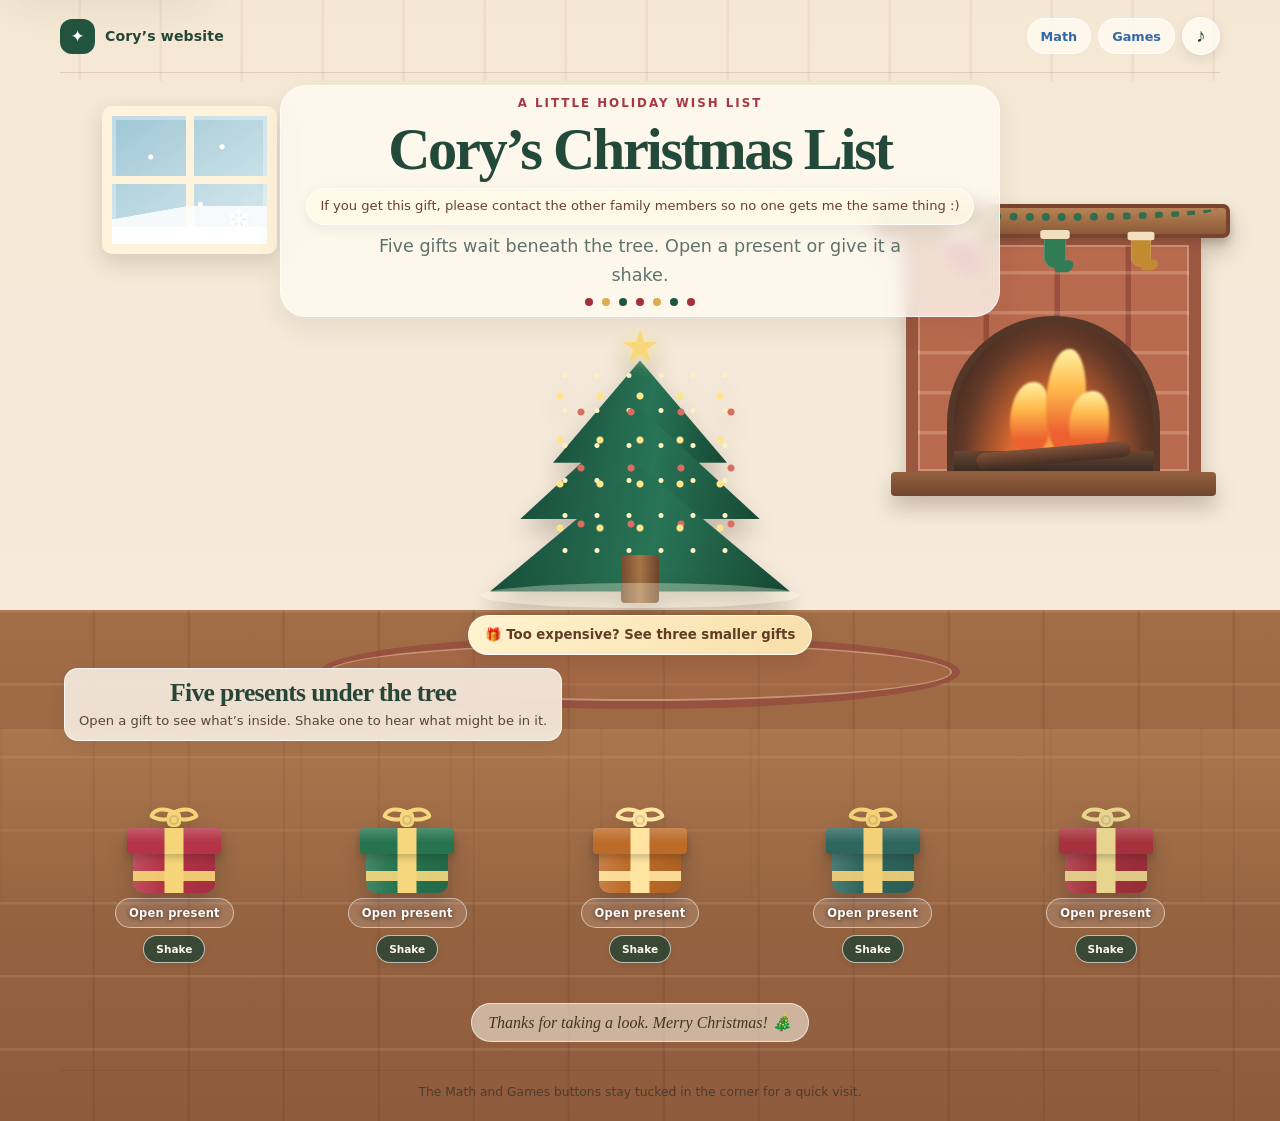
==== commit 2a852776: "Improve Christmas wish list gift switching" ====
--- a/index.html
+++ b/index.html
@@ -534,6 +534,18 @@
       .main-line .opened-summary button { min-height:21px; padding:2px 5px; font-size:.5rem; }
     }
     @media(max-width:340px) { .main-line .gift-box { transform:scale(.46); } }
+    .family-note { margin:8px auto 0; padding:8px 13px; width:fit-content; max-width:100%; border:1px solid rgba(255,255,255,.75); border-radius:999px; background:rgba(255,249,231,.82); color:#69412e; font-size:.82rem; line-height:1.4; box-shadow:0 4px 14px rgba(59,41,26,.07); }
+    .gift-set-switcher { display:flex; justify-content:center; gap:9px; margin:12px auto 13px; }
+    .gift-set-switcher button { min-height:40px; padding:8px 16px; border:1px solid rgba(255,255,255,.82); border-radius:999px; background:linear-gradient(135deg,#fff3cf,#f8dfaa); color:#623d24; box-shadow:0 5px 16px rgba(74,46,24,.16); cursor:pointer; font:inherit; font-size:.83rem; font-weight:900; transition:transform .18s ease,box-shadow .18s ease; }
+    .gift-set-switcher button:hover { transform:translateY(-2px); box-shadow:0 8px 20px rgba(74,46,24,.2); }
+    .gift-set-switcher button:focus-visible { outline:3px solid #5384c5; outline-offset:3px; }
+    .gift-set-switcher [hidden] { display:none; }
+    .gift-content .product-art,.gift-dialog .gift-content .product-art { background:transparent!important; }
+    .product-art::before,.product-art::after { content:none!important; }
+    .product-art img,.opened-summary img { background:transparent!important; border-radius:0!important; filter:drop-shadow(0 8px 7px rgba(46,34,24,.18)); }
+    .gift-product-ocarina img { mix-blend-mode:multiply; }
+    .opened-summary { background:transparent; }
+    @media(max-width:560px) { .family-note { width:100%; border-radius:14px; font-size:.75rem; } .gift-set-switcher { margin:8px auto 10px; } }
   </style>
 </head>
 <body>
@@ -569,19 +581,23 @@
         <a href="/math/">Math</a>
         <a href="/Retro_Corner_V0.97.html">Games</a>
         <button class="music-toggle" id="musicToggle" type="button" aria-label="Play Christmas music" title="Play Christmas music" aria-pressed="false">♪</button>
-        <button class="gift-switch" id="budgetToggle" type="button" aria-label="Show the three smaller presents" title="Show smaller presents" aria-pressed="false">🎁</button>
       </nav>
     </header>
     <main id="main-content" class="room-main">
       <section class="intro" aria-labelledby="page-title">
         <p class="eyebrow">A little holiday wish list</p>
         <h1 id="page-title">Cory’s Christmas List</h1>
+        <p class="family-note">If you get this gift, please contact the other family members so no one gets me the same thing :)</p>
         <p class="intro-copy">Five gifts wait beneath the tree. Open a present or give it a shake.</p>
         <div class="lights" aria-hidden="true"><span class="light"></span><span class="light"></span><span class="light"></span><span class="light"></span><span class="light"></span><span class="light"></span><span class="light"></span></div>
       </section>
 
       <div class="tree-stage" aria-hidden="true">
         <div class="christmas-tree"><span class="tree-star">★</span><span class="tree-layer tree-layer-one"></span><span class="tree-layer tree-layer-two"></span><span class="tree-layer tree-layer-three"></span><span class="tree-lights"></span><span class="tree-trunk"></span></div>
+      </div>
+      <div class="gift-set-switcher" aria-label="Choose a gift list">
+        <button id="budgetToggle" type="button" aria-pressed="false">🎁 Too expensive? See three smaller gifts</button>
+        <button id="mainGiftsBack" type="button" hidden>🎄 Back to the five main presents</button>
       </div>
 
       <section class="wishlist-section" aria-labelledby="main-gifts-title">
@@ -598,7 +614,7 @@
               </button>
             </div>
             <div class="gift-content" id="gift-asus-prime-geforce-rtx-5060" hidden>
-              <div class="product-art"><span class="gift-ribbon">For my PC</span><img src="/images/wishlist/rtx-5060.webp" alt="ASUS Prime GeForce RTX 5060"></div>
+              <div class="product-art"><span class="gift-ribbon">For my PC</span><img src="/images/wishlist/rtx-5060-cutout.png" alt="ASUS Prime GeForce RTX 5060"></div>
               <div class="gift-copy"><h3>ASUS Prime GeForce RTX 5060</h3><p>My RTX 3070 is getting older, and I’m trading it for a PS5. A newer graphics card would give me a fresh PC gaming setup.</p></div>
               <a class="shop-link" href="https://www.amazon.com/ASUS-SFF-Ready-Graphics-2-5-Slot-Axial-tech/dp/B0F76KGH6B?th=1" target="_blank" rel="noopener noreferrer"><span>See the exact graphics card</span><span aria-hidden="true">↗</span></a>
             </div>
@@ -614,7 +630,7 @@
               </button>
             </div>
             <div class="gift-content" id="gift-apple-airpods-5" hidden>
-              <div class="product-art"><span class="gift-ribbon">Wireless charging case</span><img src="/images/wishlist/airpods-5-earbuds.jpg" alt="Apple AirPods 5"></div>
+              <div class="product-art"><span class="gift-ribbon">Wireless charging case</span><img src="/images/wishlist/airpods-5-earbuds-cutout.png" alt="Apple AirPods 5"></div>
               <div class="gift-copy"><h3>Apple AirPods 5</h3><p>I lost one of my old AirPods, so having a full new pair would be great. This is the version with the wireless charging case.</p></div>
               <a class="shop-link" href="https://www.amazon.com/Apple-Cancellation-Wireless-Personalized-Translation/dp/B0HJB76H2V?s=electronics&amp;th=1" target="_blank" rel="noopener noreferrer"><span>See the AirPods with wireless case</span><span aria-hidden="true">↗</span></a>
             </div>
@@ -630,7 +646,7 @@
               </button>
             </div>
             <div class="gift-content" id="gift-squier-affinity-telecaster" hidden>
-              <div class="product-art"><span class="gift-ribbon">For playing music</span><img src="/images/wishlist/squier-affinity-telecaster.jpg" alt="Squier Affinity Telecaster"></div>
+              <div class="product-art"><span class="gift-ribbon">For playing music</span><img src="/images/wishlist/squier-affinity-telecaster-cutout.png" alt="Squier Affinity Telecaster"></div>
               <div class="gift-copy"><h3>Squier Affinity Telecaster</h3><p>My current guitar’s amp jack is broken, and I’d love a fresh Telecaster to keep practicing and explore a different sound.</p></div>
               <a class="shop-link" href="https://www.amazon.com/Fender-Squier-Affinity-Telecaster-Electric/dp/B09R715B4P?th=1" target="_blank" rel="noopener noreferrer"><span>See the Affinity Telecaster</span><span aria-hidden="true">↗</span></a>
             </div>
@@ -646,7 +662,7 @@
               </button>
             </div>
             <div class="gift-content" id="gift-the-legend-of-zelda-ocarina-of-time-for-nintendo-switch-2" hidden>
-              <div class="product-art"><span class="gift-ribbon">A Zelda adventure</span><img src="/images/wishlist/ocarina-of-time-switch-2.jpg" alt="The Legend of Zelda: Ocarina of Time for Nintendo Switch 2"></div>
+              <div class="product-art gift-product-ocarina"><span class="gift-ribbon">A Zelda adventure</span><img src="/images/wishlist/ocarina-of-time-switch-2.jpg" alt="The Legend of Zelda: Ocarina of Time for Nintendo Switch 2"></div>
               <div class="gift-copy"><h3>The Legend of Zelda: Ocarina of Time for Nintendo Switch 2</h3><p>I loved exploring Breath of the Wild, and I’m excited to try this new take on the Ocarina of Time classic. With a fun new twist to discover, I’m bound to enjoy exploring Hyrule again on my Switch 2.</p></div>
               <a class="shop-link" href="https://www.amazon.com/Legend-ZeldaTM-available-Nintendo-Switch-2/dp/B0HJ6F7L6T" target="_blank" rel="noopener noreferrer"><span>See Ocarina of Time for Switch 2</span><span aria-hidden="true">↗</span></a>
             </div>
@@ -662,7 +678,7 @@
               </button>
             </div>
             <div class="gift-content" id="gift-kiwi-ears-cadenza-ii" hidden>
-              <div class="product-art"><span class="gift-ribbon">For clearer audio</span><img src="/images/wishlist/kiwi-ears-cadenza-ii.jpg" alt="Kiwi Ears Cadenza II"></div>
+              <div class="product-art"><span class="gift-ribbon">For clearer audio</span><img src="/images/wishlist/kiwi-ears-cadenza-ii-cutout.png" alt="Kiwi Ears Cadenza II"></div>
               <div class="gift-copy"><h3>Kiwi Ears Cadenza II</h3><p>I’d like crisper audio when I play guitar with headphones, and clearer in-game sounds for competitive esports.</p></div>
               <a class="shop-link" href="https://www.amazon.com/Linsoul-Kiwi-Ears-Cadenza-Audiophiles/dp/B0GD5XQ96R?th=1" target="_blank" rel="noopener noreferrer"><span>See the Cadenza II earphones</span><span aria-hidden="true">↗</span></a>
             </div>
@@ -685,7 +701,7 @@
               </button>
             </div>
             <div class="gift-content" id="gift-plain-bamboo-skateboard-deck" hidden>
-              <div class="product-art"><span class="gift-ribbon">Back to skating</span><img src="/images/wishlist/plain-bamboo-skateboard-deck.jpg" alt="Plain bamboo skateboard deck"></div>
+              <div class="product-art"><span class="gift-ribbon">Back to skating</span><img src="/images/wishlist/plain-bamboo-skateboard-deck-cutout.png" alt="Plain bamboo skateboard deck"></div>
               <div class="gift-copy"><h3>Plain bamboo skateboard deck</h3><p>My current board has razor tail and is hard to skate. A fresh, simple deck would help me get back to riding.</p></div>
               <a class="shop-link" href="https://www.amazon.com/Bamboo-Skateboards-Blank-Skateboard-Deck/dp/B079Z37LDY?th=1" target="_blank" rel="noopener noreferrer"><span>See the plain bamboo deck</span><span aria-hidden="true">↗</span></a>
             </div>
@@ -701,7 +717,7 @@
               </button>
             </div>
             <div class="gift-content" id="gift-ifixit-64-piece-driver-kit" hidden>
-              <div class="product-art"><span class="gift-ribbon">For tinkering</span><img src="/images/wishlist/ifixit-driver-kit.jpg" alt="iFixit 64-piece driver kit"></div>
+              <div class="product-art"><span class="gift-ribbon">For tinkering</span><img src="/images/wishlist/ifixit-driver-kit-cutout.png" alt="iFixit 64-piece driver kit"></div>
               <div class="gift-copy"><h3>iFixit 64-piece driver kit</h3><p>I like working on electronics. A driver kit would make small fixes and projects a lot easier to handle.</p></div>
               <a class="shop-link" href="https://www.amazon.com/iFixit-IF145-299-4-Driver-Bit-64pc/dp/B0189YWOIO?s=electronics" target="_blank" rel="noopener noreferrer"><span>See the iFixit tool kit</span><span aria-hidden="true">↗</span></a>
             </div>
@@ -717,7 +733,7 @@
               </button>
             </div>
             <div class="gift-content" id="gift-lego-speed-champions-ferrari-f40" hidden>
-              <div class="product-art"><span class="gift-ribbon">A favorite car</span><img src="/images/wishlist/lego-ferrari-f40.jpg" alt="LEGO Speed Champions Ferrari F40"></div>
+              <div class="product-art"><span class="gift-ribbon">A favorite car</span><img src="/images/wishlist/lego-ferrari-f40-cutout.png" alt="LEGO Speed Champions Ferrari F40"></div>
               <div class="gift-copy"><h3>LEGO Speed Champions Ferrari F40</h3><p>The Ferrari F40 is one of my favorite cars. I’d love to build this little version and display it.</p></div>
               <a class="shop-link" href="https://www.amazon.com/LEGO-Champions-Ferrari-Competizione-Building/dp/B07GYV375R" target="_blank" rel="noopener noreferrer"><span>See the Ferrari F40 LEGO set</span><span aria-hidden="true">↗</span></a>
             </div>
@@ -736,6 +752,7 @@
   <script>
 (function(){
   var budgetToggle=document.getElementById('budgetToggle');
+  var mainGiftsBack=document.getElementById('mainGiftsBack');
   var musicToggle=document.getElementById('musicToggle');
   var christmasMusic=document.getElementById('christmasMusic');
   var giftDialog=document.getElementById('giftDialog');
@@ -746,6 +763,7 @@
   var wishlist=document.querySelector('.wishlist-section');
   var title=document.getElementById('main-gifts-title');
   var description=wishlist.querySelector('.section-head p');
+  var introCopy=document.querySelector('.intro-copy');
   var audioContext=null;
   var lastGiftViewButton=null;
 
@@ -789,24 +807,34 @@
   christmasMusic.addEventListener('pause',updateMusicControl);
   christmasMusic.addEventListener('ended',function(){updateMusicControl();christmasMusic.play().catch(updateMusicControl);});
   christmasMusic.play().catch(updateMusicControl);
+  function startMusicFromFirstGesture(){
+    if(christmasMusic.paused)christmasMusic.play().catch(updateMusicControl);
+  }
+  ['pointerdown','keydown','touchstart'].forEach(function(eventName){
+    document.addEventListener(eventName,startMusicFromFirstGesture,{once:true,capture:true,passive:true});
+  });
 
   wishlist.insertBefore(budgetSection,mainHint);
-  budgetToggle.addEventListener('click',function(){
+  function switchGiftSet(){
     var showingSmall=!mainTrack.hidden;
     mainTrack.hidden=showingSmall;
     mainHint.hidden=showingSmall;
     budgetSection.hidden=!showingSmall;
+    budgetToggle.hidden=showingSmall;
+    mainGiftsBack.hidden=!showingSmall;
     title.textContent=showingSmall?'Three smaller presents':'Five presents under the tree';
     description.textContent=showingSmall?'Three smaller surprises, wrapped in winter colors.':'Open a gift to see what’s inside. Shake one to hear what might be in it.';
+    introCopy.textContent=showingSmall?'Three smaller gifts wait beneath the tree. Open a present or give it a shake.':'Five gifts wait beneath the tree. Open a present or give it a shake.';
     budgetToggle.setAttribute('aria-pressed',String(showingSmall));
-    budgetToggle.setAttribute('aria-label',showingSmall?'Show the five main presents':'Show the three smaller presents');
-    budgetToggle.title=showingSmall?'Show main presents':'Show smaller presents';
+    mainGiftsBack.setAttribute('aria-pressed',String(!showingSmall));
     var visibleTrack=showingSmall?budgetSection.querySelector('.small-line'):mainTrack;
     visibleTrack.classList.remove('set-arrive');
     void visibleTrack.offsetWidth;
     visibleTrack.classList.add('set-arrive');
     window.setTimeout(function(){visibleTrack.classList.remove('set-arrive');},500);
-  });
+  }
+  budgetToggle.addEventListener('click',switchGiftSet);
+  mainGiftsBack.addEventListener('click',switchGiftSet);
 
   var soundProfiles={
     electronics:{filter:'lowpass',cutoff:720,tone:138,wave:'triangle',hits:3,gap:.095,noise:.18,decay:.11},
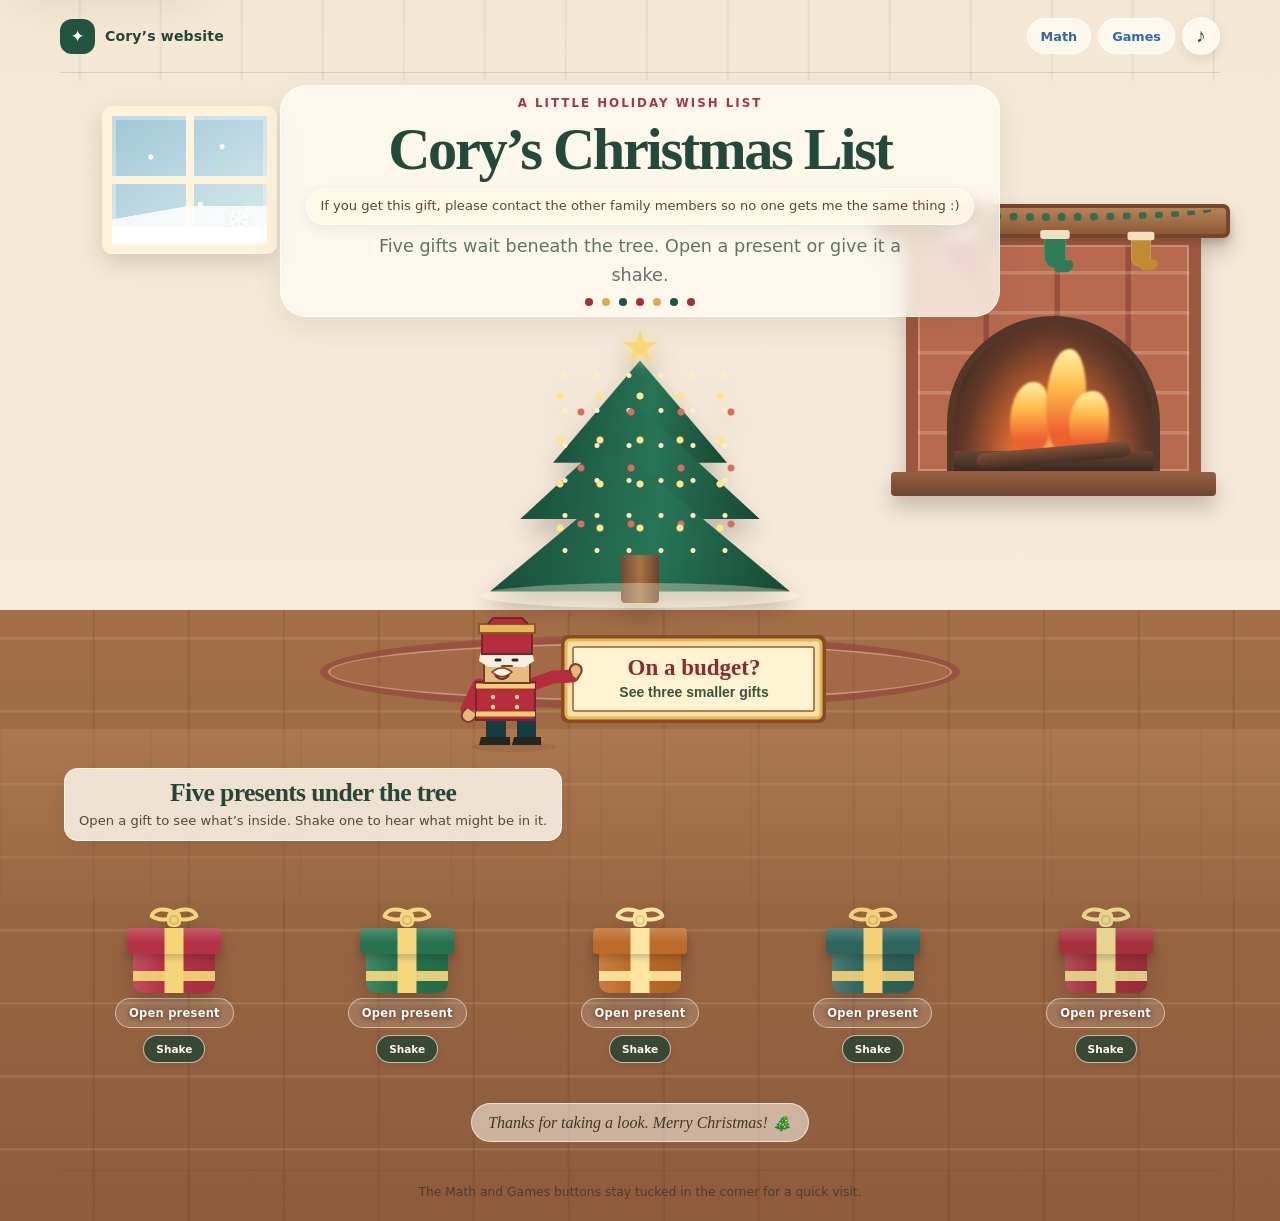
==== commit 0f9201f0: "Add nutcracker budget sign and enlarge gift details" ====
--- a/index.html
+++ b/index.html
@@ -493,6 +493,7 @@
     @media(max-width:360px) { .brand>span:last-child { max-width:none; }.main-line .present-card,.small-line .present-card { flex-basis:124px; min-width:124px; } }
     @media(prefers-reduced-motion:reduce) { .tree-stage *, .present-card *, .present-card::before, .present-card::after { animation-duration:.01ms!important; animation-iteration-count:1!important; transition-duration:.01ms!important; scroll-behavior:auto!important; } }
     .present-track.main-line,.present-track.small-line { display:grid; align-items:start; overflow:visible; overscroll-behavior:initial; scroll-snap-type:none; }
+    .present-track.main-line[hidden],.present-track.small-line[hidden] { display:none!important; }
     .present-track.main-line { grid-template-columns:repeat(5,minmax(0,1fr)); gap:clamp(3px,1vw,12px); }
     .present-track.small-line { grid-template-columns:repeat(3,minmax(0,1fr)); gap:clamp(5px,1.2vw,14px); }
     .present-track .present-card,.present-track .present-card.is-open { width:100%; min-width:0; max-width:100%; flex:none; scroll-snap-align:none; }
@@ -536,15 +537,21 @@
     @media(max-width:340px) { .main-line .gift-box { transform:scale(.46); } }
     .family-note { margin:8px auto 0; padding:8px 13px; width:fit-content; max-width:100%; border:1px solid rgba(255,255,255,.75); border-radius:999px; background:rgba(255,249,231,.82); color:#69412e; font-size:.82rem; line-height:1.4; box-shadow:0 4px 14px rgba(59,41,26,.07); }
     .gift-set-switcher { display:flex; justify-content:center; gap:9px; margin:12px auto 13px; }
-    .gift-set-switcher button { min-height:40px; padding:8px 16px; border:1px solid rgba(255,255,255,.82); border-radius:999px; background:linear-gradient(135deg,#fff3cf,#f8dfaa); color:#623d24; box-shadow:0 5px 16px rgba(74,46,24,.16); cursor:pointer; font:inherit; font-size:.83rem; font-weight:900; transition:transform .18s ease,box-shadow .18s ease; }
-    .gift-set-switcher button:hover { transform:translateY(-2px); box-shadow:0 8px 20px rgba(74,46,24,.2); }
+    .gift-set-switcher > button:not(#budgetToggle) { min-height:40px; padding:8px 16px; border:1px solid rgba(255,255,255,.82); border-radius:999px; background:linear-gradient(135deg,#fff3cf,#f8dfaa); color:#623d24; box-shadow:0 5px 16px rgba(74,46,24,.16); cursor:pointer; font:inherit; font-size:.83rem; font-weight:900; transition:transform .18s ease,box-shadow .18s ease; }
+    .gift-set-switcher > button:not(#budgetToggle):hover { transform:translateY(-2px); box-shadow:0 8px 20px rgba(74,46,24,.2); }
+    #budgetToggle { display:block; padding:0; border:0; background:transparent; box-shadow:none; cursor:pointer; transition:transform .18s ease; }
+    #budgetToggle:hover { transform:translateY(-2px); background:transparent; box-shadow:none; }
+    .nutcracker-sign { display:block; width:min(390px,calc(100vw - 38px)); height:auto; overflow:visible; }
     .gift-set-switcher button:focus-visible { outline:3px solid #5384c5; outline-offset:3px; }
-    .gift-set-switcher [hidden] { display:none; }
+    .gift-set-switcher [hidden] { display:none!important; }
     .gift-content .product-art,.gift-dialog .gift-content .product-art { background:transparent!important; }
     .product-art::before,.product-art::after { content:none!important; }
     .product-art img,.opened-summary img { background:transparent!important; border-radius:0!important; filter:drop-shadow(0 8px 7px rgba(46,34,24,.18)); }
     .gift-product-ocarina img { mix-blend-mode:multiply; }
     .opened-summary { background:transparent; }
+    .gift-dialog { width:min(520px,calc(100vw - 20px)); max-height:min(94vh,920px); }
+    .gift-dialog .gift-content .product-art { min-height:276px; padding:20px 14px 12px; }
+    .gift-dialog .gift-content .product-art img { width:min(100%,460px); height:248px!important; }
     @media(max-width:560px) { .family-note { width:100%; border-radius:14px; font-size:.75rem; } .gift-set-switcher { margin:8px auto 10px; } }
   </style>
 </head>
@@ -596,7 +603,32 @@
         <div class="christmas-tree"><span class="tree-star">★</span><span class="tree-layer tree-layer-one"></span><span class="tree-layer tree-layer-two"></span><span class="tree-layer tree-layer-three"></span><span class="tree-lights"></span><span class="tree-trunk"></span></div>
       </div>
       <div class="gift-set-switcher" aria-label="Choose a gift list">
-        <button id="budgetToggle" type="button" aria-pressed="false">🎁 Too expensive? See three smaller gifts</button>
+        <button id="budgetToggle" type="button" aria-label="On a budget? See three smaller presents" aria-pressed="false" title="On a budget? See three smaller presents">
+          <svg class="nutcracker-sign" viewBox="0 0 390 140" role="img" aria-hidden="true">
+            <ellipse cx="69" cy="132" rx="42" ry="5" fill="#694329" opacity=".16"/>
+            <rect x="116" y="20" width="265" height="88" rx="7" fill="#8b4a24"/>
+            <rect x="121" y="25" width="255" height="78" rx="4" fill="#f5dfaa" stroke="#e2b956" stroke-width="3"/>
+            <rect x="128" y="32" width="241" height="64" rx="2" fill="#fff3d2" stroke="#9c5d2a" stroke-width="1.5"/>
+            <text x="249" y="60" text-anchor="middle" fill="#8d2934" font-family="Georgia,serif" font-size="23" font-weight="bold">On a budget?</text>
+            <text x="249" y="82" text-anchor="middle" fill="#37563f" font-family="Arial,sans-serif" font-size="14" font-weight="bold">See three smaller gifts</text>
+            <path d="M41 91h20v35H41zM72 91h19v35H72z" fill="#173b42"/>
+            <path d="M36 122h29v8H34zM69 122h27v8H67z" fill="#28251f"/>
+            <path d="M34 70 22 94M83 71l25-9 20-1" fill="none" stroke="#b52d3c" stroke-width="13" stroke-linecap="round" stroke-linejoin="round"/>
+            <path d="M22 93c-6 4-7 10-2 13 5 3 11-2 11-7M127 60c-4-5-2-10 3-11 5 0 8 4 6 9l-4 6" fill="#e7b77a" stroke="#74402c" stroke-width="2"/>
+            <path d="M31 67h59v38H31z" fill="#b52d3c" stroke="#79232c" stroke-width="2"/>
+            <path d="M31 71h59M31 99h59" stroke="#f1cf77" stroke-width="5"/>
+            <circle cx="48" cy="82" r="2.2" fill="#f5d77e"/><circle cx="72" cy="82" r="2.2" fill="#f5d77e"/><circle cx="48" cy="92" r="2.2" fill="#f5d77e"/><circle cx="72" cy="92" r="2.2" fill="#f5d77e"/>
+            <path d="M39 44c0-16 10-24 23-24s23 8 23 24v24H39z" fill="#e8ba80" stroke="#70402c" stroke-width="2"/>
+            <path d="M34 46c2-17 12-26 28-26s25 10 27 26l-9 6H43z" fill="#f5efe1"/>
+            <path d="M37 39h50V18H37z" fill="#b52d3c" stroke="#79232c" stroke-width="2"/>
+            <path d="M34 18h56V9H34z" fill="#e2b956" stroke="#8b572d" stroke-width="2"/>
+            <path d="M43 9 48 3h29l6 6" fill="#b52d3c" stroke="#79232c" stroke-width="2"/>
+            <path d="M51 45h4M68 45h4" stroke="#2e2925" stroke-width="3" stroke-linecap="round"/>
+            <path d="M57 51h10" stroke="#75442e" stroke-width="2" stroke-linecap="round"/>
+            <path d="M47 57q10-8 20 0q-10 9-20 0z" fill="#fff4dd" stroke="#75442e" stroke-width="1.5"/>
+            <path d="M50 60q7 8 14 0" fill="none" stroke="#702d2d" stroke-width="2"/>
+          </svg>
+        </button>
         <button id="mainGiftsBack" type="button" hidden>🎄 Back to the five main presents</button>
       </div>
 
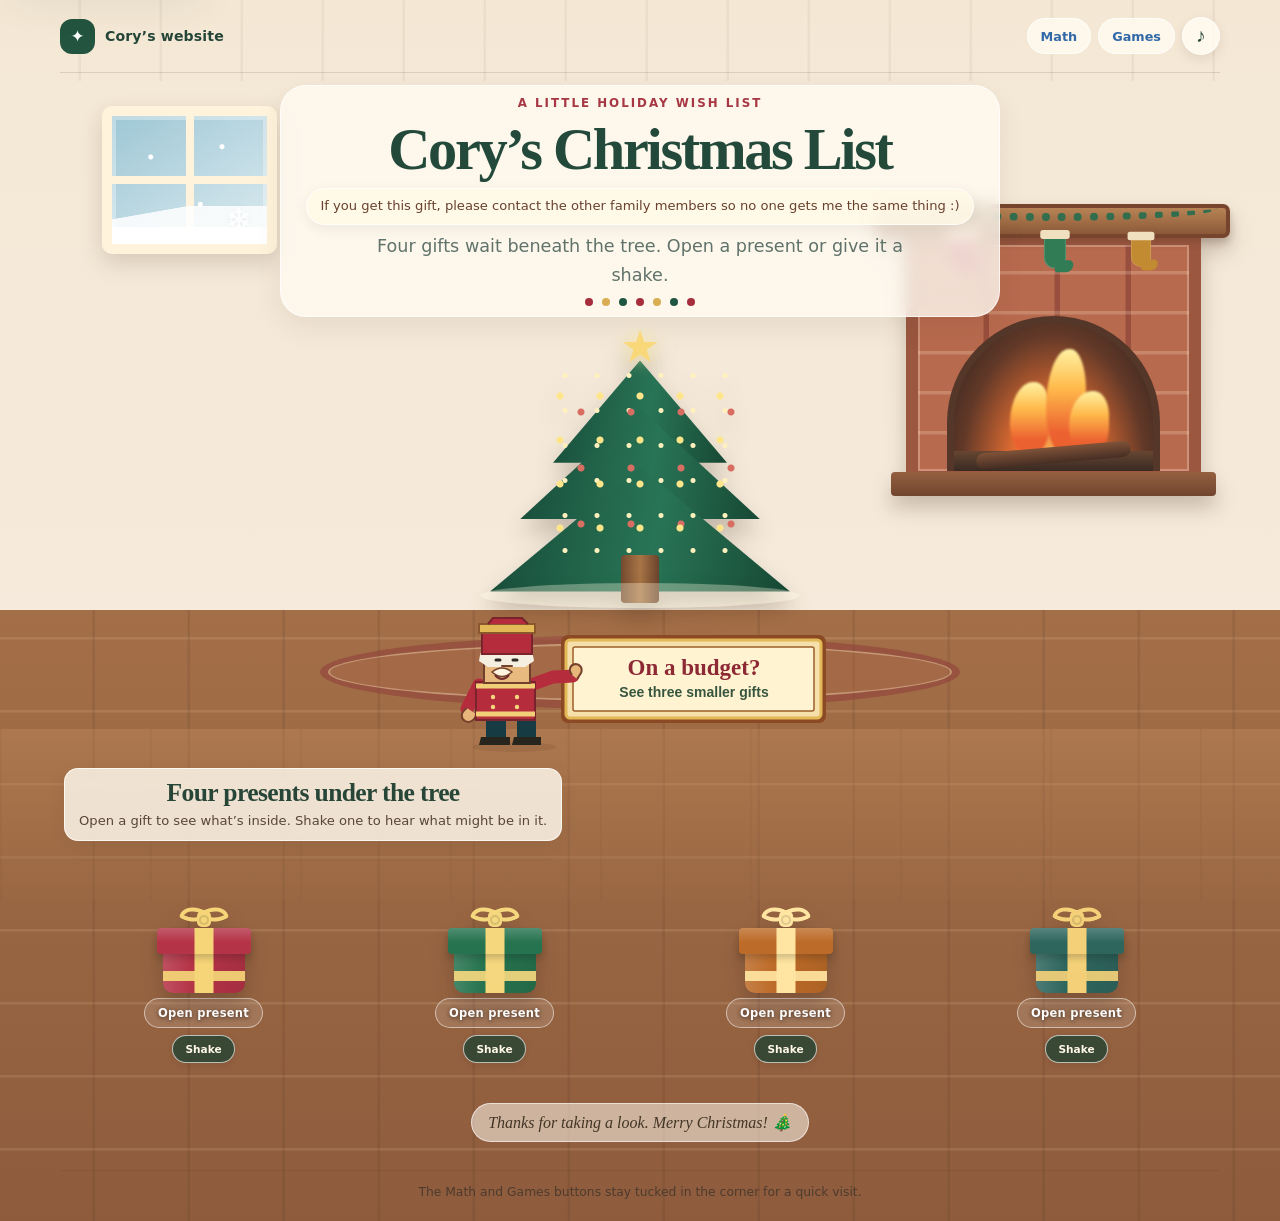
==== commit 6c3c8f48: "Remove purchased Kiwi Ears gift" ====
--- a/index.html
+++ b/index.html
@@ -264,13 +264,12 @@
     .wishlist-section .section-head p,.budget-section .section-head p {margin-top:4px;color:#55463a}
     .present-track {display:flex;flex-wrap:nowrap;align-items:flex-start;gap:12px;overflow-x:auto;overscroll-behavior-inline:contain;scroll-snap-type:x mandatory;scrollbar-width:none;padding:12px 4px 18px}
     .present-track::-webkit-scrollbar {display:none}
-    .main-line .present-card {flex:0 0 calc((100% - 48px)/5);min-width:0}
+    .main-line .present-card {flex:0 0 calc((100% - 36px)/4);min-width:0}
     .small-line .present-card {flex:0 0 calc((100% - 24px)/3);min-width:0}
     .present-card {--box:#b43346;--box-deep:#762032;--ribbon:#f6d578;position:relative;min-width:0;overflow:hidden;scroll-snap-align:center;border:0;border-radius:20px;background:transparent;text-align:center}
     .main-line .present-card:nth-child(2){--box:#26734f;--box-deep:#16452f;--ribbon:#f5d77e}
     .main-line .present-card:nth-child(3){--box:#bd6b28;--box-deep:#7b3c1c;--ribbon:#ffe5a1}
     .main-line .present-card:nth-child(4){--box:#2e665e;--box-deep:#17433e;--ribbon:#f4d179}
-    .main-line .present-card:nth-child(5){--box:#a5313c;--box-deep:#711f32;--ribbon:#e7d58f}
     .small-line .present-card:nth-child(1){--box:#586bbb;--box-deep:#303e7b;--ribbon:#ecc2e3}
     .small-line .present-card:nth-child(2){--box:#287f98;--box-deep:#155267;--ribbon:#f3d581}
     .small-line .present-card:nth-child(3){--box:#80599f;--box-deep:#50366d;--ribbon:#ccebe2}
@@ -414,7 +413,7 @@
     .wishlist-section .section-head p { margin-top:3px; color:#574737; font-size:.82rem; }
     .present-track { gap:10px; margin:-2px 0 0; padding:28px 4px 7px; overflow-x:auto; }
     .present-track[hidden] { display:none; }
-    .main-line .present-card { flex:0 0 calc((100% - 40px)/5); }
+    .main-line .present-card { flex:0 0 calc((100% - 30px)/4); }
     .small-line .present-card { flex:0 0 calc((100% - 20px)/3); }
     .present-card { overflow:visible; border-radius:12px; }
     .present-controls { min-height:154px; gap:3px; }
@@ -494,7 +493,7 @@
     @media(prefers-reduced-motion:reduce) { .tree-stage *, .present-card *, .present-card::before, .present-card::after { animation-duration:.01ms!important; animation-iteration-count:1!important; transition-duration:.01ms!important; scroll-behavior:auto!important; } }
     .present-track.main-line,.present-track.small-line { display:grid; align-items:start; overflow:visible; overscroll-behavior:initial; scroll-snap-type:none; }
     .present-track.main-line[hidden],.present-track.small-line[hidden] { display:none!important; }
-    .present-track.main-line { grid-template-columns:repeat(5,minmax(0,1fr)); gap:clamp(3px,1vw,12px); }
+    .present-track.main-line { grid-template-columns:repeat(4,minmax(0,1fr)); gap:clamp(3px,1vw,12px); }
     .present-track.small-line { grid-template-columns:repeat(3,minmax(0,1fr)); gap:clamp(5px,1.2vw,14px); }
     .present-track .present-card,.present-track .present-card.is-open { width:100%; min-width:0; max-width:100%; flex:none; scroll-snap-align:none; }
     .present-track .present-card.is-open { border:0; border-radius:12px; background:transparent; box-shadow:none; text-align:center; transition:none; }
@@ -549,9 +548,27 @@
     .product-art img,.opened-summary img { background:transparent!important; border-radius:0!important; filter:drop-shadow(0 8px 7px rgba(46,34,24,.18)); }
     .gift-product-ocarina img { mix-blend-mode:multiply; }
     .opened-summary { background:transparent; }
-    .gift-dialog { width:min(520px,calc(100vw - 20px)); max-height:min(94vh,920px); }
-    .gift-dialog .gift-content .product-art { min-height:276px; padding:20px 14px 12px; }
-    .gift-dialog .gift-content .product-art img { width:min(100%,460px); height:248px!important; }
+    .gift-dialog { width:min(760px,calc(100vw - 20px)); max-height:min(94vh,920px); }
+    .gift-dialog .gift-content .product-art { min-height:380px; padding:20px 14px 12px; cursor:pointer; }
+    .gift-dialog .gift-content .product-art img { width:min(100%,680px); height:350px!important; }
+    .gift-dialog .gift-content .gift-copy { cursor:pointer; }
+    .gift-dialog .gift-content .gift-product-rtx { min-height:450px; }
+    .gift-dialog .gift-content .gift-product-rtx img { width:min(100%,760px); height:420px!important; }
+    .gift-dialog .gift-content .gift-product-telecaster { min-height:620px; }
+    .gift-dialog .gift-content .gift-product-telecaster img { width:min(100%,450px); height:580px!important; }
+    .gift-dialog .gift-content .gift-product-ocarina { min-height:540px; }
+    .gift-dialog .gift-content .gift-product-ocarina img { width:min(100%,430px); height:520px!important; }
+    @media(max-width:560px) {
+      .gift-dialog { width:min(520px,calc(100vw - 20px)); }
+      .gift-dialog .gift-content .product-art { min-height:300px; }
+      .gift-dialog .gift-content .product-art img { height:280px!important; }
+      .gift-dialog .gift-content .gift-product-rtx { min-height:370px; }
+      .gift-dialog .gift-content .gift-product-rtx img { height:350px!important; }
+      .gift-dialog .gift-content .gift-product-telecaster { min-height:500px; }
+      .gift-dialog .gift-content .gift-product-telecaster img { width:min(100%,340px); height:450px!important; }
+      .gift-dialog .gift-content .gift-product-ocarina { min-height:470px; }
+      .gift-dialog .gift-content .gift-product-ocarina img { height:450px!important; }
+    }
     @media(max-width:560px) { .family-note { width:100%; border-radius:14px; font-size:.75rem; } .gift-set-switcher { margin:8px auto 10px; } }
   </style>
 </head>
@@ -595,7 +612,7 @@
         <p class="eyebrow">A little holiday wish list</p>
         <h1 id="page-title">Cory’s Christmas List</h1>
         <p class="family-note">If you get this gift, please contact the other family members so no one gets me the same thing :)</p>
-        <p class="intro-copy">Five gifts wait beneath the tree. Open a present or give it a shake.</p>
+        <p class="intro-copy">Four gifts wait beneath the tree. Open a present or give it a shake.</p>
         <div class="lights" aria-hidden="true"><span class="light"></span><span class="light"></span><span class="light"></span><span class="light"></span><span class="light"></span><span class="light"></span><span class="light"></span></div>
       </section>
 
@@ -633,8 +650,8 @@
       </div>
 
       <section class="wishlist-section" aria-labelledby="main-gifts-title">
-        <div class="section-head"><div><h2 id="main-gifts-title">Five presents under the tree</h2><p>Open a gift to see what’s inside. Shake one to hear what might be in it.</p></div></div>
-        <div class="present-track main-line" role="group" aria-label="Five wrapped Christmas presents">
+        <div class="section-head"><div><h2 id="main-gifts-title">Four presents under the tree</h2><p>Open a gift to see what’s inside. Shake one to hear what might be in it.</p></div></div>
+        <div class="present-track main-line" role="group" aria-label="Four wrapped Christmas presents">
           <article class="present-card main-present" data-present data-gift-name="ASUS Prime GeForce RTX 5060" data-sound="electronics">
             <div class="present-controls">
               <button class="present-open" type="button" aria-expanded="false" aria-controls="gift-asus-prime-geforce-rtx-5060" aria-label="Open present: ASUS Prime GeForce RTX 5060">
@@ -646,7 +663,7 @@
               </button>
             </div>
             <div class="gift-content" id="gift-asus-prime-geforce-rtx-5060" hidden>
-              <div class="product-art"><span class="gift-ribbon">For my PC</span><img src="/images/wishlist/rtx-5060-cutout.png" alt="ASUS Prime GeForce RTX 5060"></div>
+              <div class="product-art gift-product-rtx"><span class="gift-ribbon">For my PC</span><img src="/images/wishlist/rtx-5060-cutout.png" alt="ASUS Prime GeForce RTX 5060"></div>
               <div class="gift-copy"><h3>ASUS Prime GeForce RTX 5060</h3><p>My RTX 3070 is getting older, and I’m trading it for a PS5. A newer graphics card would give me a fresh PC gaming setup.</p></div>
               <a class="shop-link" href="https://www.amazon.com/ASUS-SFF-Ready-Graphics-2-5-Slot-Axial-tech/dp/B0F76KGH6B?th=1" target="_blank" rel="noopener noreferrer"><span>See the exact graphics card</span><span aria-hidden="true">↗</span></a>
             </div>
@@ -678,7 +695,7 @@
               </button>
             </div>
             <div class="gift-content" id="gift-squier-affinity-telecaster" hidden>
-              <div class="product-art"><span class="gift-ribbon">For playing music</span><img src="/images/wishlist/squier-affinity-telecaster-cutout.png" alt="Squier Affinity Telecaster"></div>
+              <div class="product-art gift-product-telecaster"><span class="gift-ribbon">For playing music</span><img src="/images/wishlist/squier-affinity-telecaster-cutout.png" alt="Squier Affinity Telecaster"></div>
               <div class="gift-copy"><h3>Squier Affinity Telecaster</h3><p>My current guitar’s amp jack is broken, and I’d love a fresh Telecaster to keep practicing and explore a different sound.</p></div>
               <a class="shop-link" href="https://www.amazon.com/Fender-Squier-Affinity-Telecaster-Electric/dp/B09R715B4P?th=1" target="_blank" rel="noopener noreferrer"><span>See the Affinity Telecaster</span><span aria-hidden="true">↗</span></a>
             </div>
@@ -699,24 +716,8 @@
               <a class="shop-link" href="https://www.amazon.com/Legend-ZeldaTM-available-Nintendo-Switch-2/dp/B0HJ6F7L6T" target="_blank" rel="noopener noreferrer"><span>See Ocarina of Time for Switch 2</span><span aria-hidden="true">↗</span></a>
             </div>
           </article>
-          <article class="present-card main-present" data-present data-gift-name="Kiwi Ears Cadenza II" data-sound="earbuds">
-            <div class="present-controls">
-              <button class="present-open" type="button" aria-expanded="false" aria-controls="gift-kiwi-ears-cadenza-ii" aria-label="Open present: Kiwi Ears Cadenza II">
-                <span class="gift-box" aria-hidden="true"><span class="gift-bow"><i></i><i></i><b></b></span><span class="gift-lid"></span><span class="gift-base"></span></span>
-                <span class="present-hint">Open present</span>
-              </button>
-              <button class="shake-gift" type="button" aria-label="Shake Kiwi Ears Cadenza II">
-                <span>Shake</span>
-              </button>
-            </div>
-            <div class="gift-content" id="gift-kiwi-ears-cadenza-ii" hidden>
-              <div class="product-art"><span class="gift-ribbon">For clearer audio</span><img src="/images/wishlist/kiwi-ears-cadenza-ii-cutout.png" alt="Kiwi Ears Cadenza II"></div>
-              <div class="gift-copy"><h3>Kiwi Ears Cadenza II</h3><p>I’d like crisper audio when I play guitar with headphones, and clearer in-game sounds for competitive esports.</p></div>
-              <a class="shop-link" href="https://www.amazon.com/Linsoul-Kiwi-Ears-Cadenza-Audiophiles/dp/B0GD5XQ96R?th=1" target="_blank" rel="noopener noreferrer"><span>See the Cadenza II earphones</span><span aria-hidden="true">↗</span></a>
-            </div>
-          </article>
         </div>
-        <p class="scroll-hint">Swipe across to see all five presents.</p>
+        <p class="scroll-hint">See all four presents under the tree.</p>
       </section>
 
       <section class="budget-section" id="budgetSection" aria-labelledby="budget-gifts-title" hidden>
@@ -822,6 +823,11 @@
 
   giftDialog.addEventListener('close',function(){
     if(lastGiftViewButton)lastGiftViewButton.focus();
+  });
+  giftDialog.addEventListener('click',function(event){
+    if(event.target===giftDialog){giftDialog.close();return;}
+    if(event.target.closest('.gift-dialog-close,.shop-link'))return;
+    if(event.target.closest('.gift-content'))giftDialog.close();
   });
 
   function updateMusicControl(){
@@ -854,9 +860,9 @@
     budgetSection.hidden=!showingSmall;
     budgetToggle.hidden=showingSmall;
     mainGiftsBack.hidden=!showingSmall;
-    title.textContent=showingSmall?'Three smaller presents':'Five presents under the tree';
+    title.textContent=showingSmall?'Three smaller presents':'Four presents under the tree';
     description.textContent=showingSmall?'Three smaller surprises, wrapped in winter colors.':'Open a gift to see what’s inside. Shake one to hear what might be in it.';
-    introCopy.textContent=showingSmall?'Three smaller gifts wait beneath the tree. Open a present or give it a shake.':'Five gifts wait beneath the tree. Open a present or give it a shake.';
+    introCopy.textContent=showingSmall?'Three smaller gifts wait beneath the tree. Open a present or give it a shake.':'Four gifts wait beneath the tree. Open a present or give it a shake.';
     budgetToggle.setAttribute('aria-pressed',String(showingSmall));
     mainGiftsBack.setAttribute('aria-pressed',String(!showingSmall));
     var visibleTrack=showingSmall?budgetSection.querySelector('.small-line'):mainTrack;
@@ -873,7 +879,6 @@
     plastic:{filter:'highpass',cutoff:1250,tone:980,wave:'sine',hits:2,gap:.11,noise:.14,decay:.075},
     strings:{filter:'bandpass',cutoff:1150,tone:392,wave:'triangle',hits:3,gap:.14,noise:.095,decay:.24},
     cartridge:{filter:'bandpass',cutoff:900,tone:520,wave:'square',hits:2,gap:.16,noise:.15,decay:.09},
-    earbuds:{filter:'highpass',cutoff:1850,tone:760,wave:'sine',hits:3,gap:.085,noise:.11,decay:.07},
     wood:{filter:'lowpass',cutoff:430,tone:104,wave:'triangle',hits:2,gap:.18,noise:.23,decay:.13},
     metal:{filter:'highpass',cutoff:2100,tone:1460,wave:'sine',hits:4,gap:.07,noise:.12,decay:.2},
     bricks:{filter:'bandpass',cutoff:1450,tone:610,wave:'square',hits:4,gap:.075,noise:.17,decay:.085}
